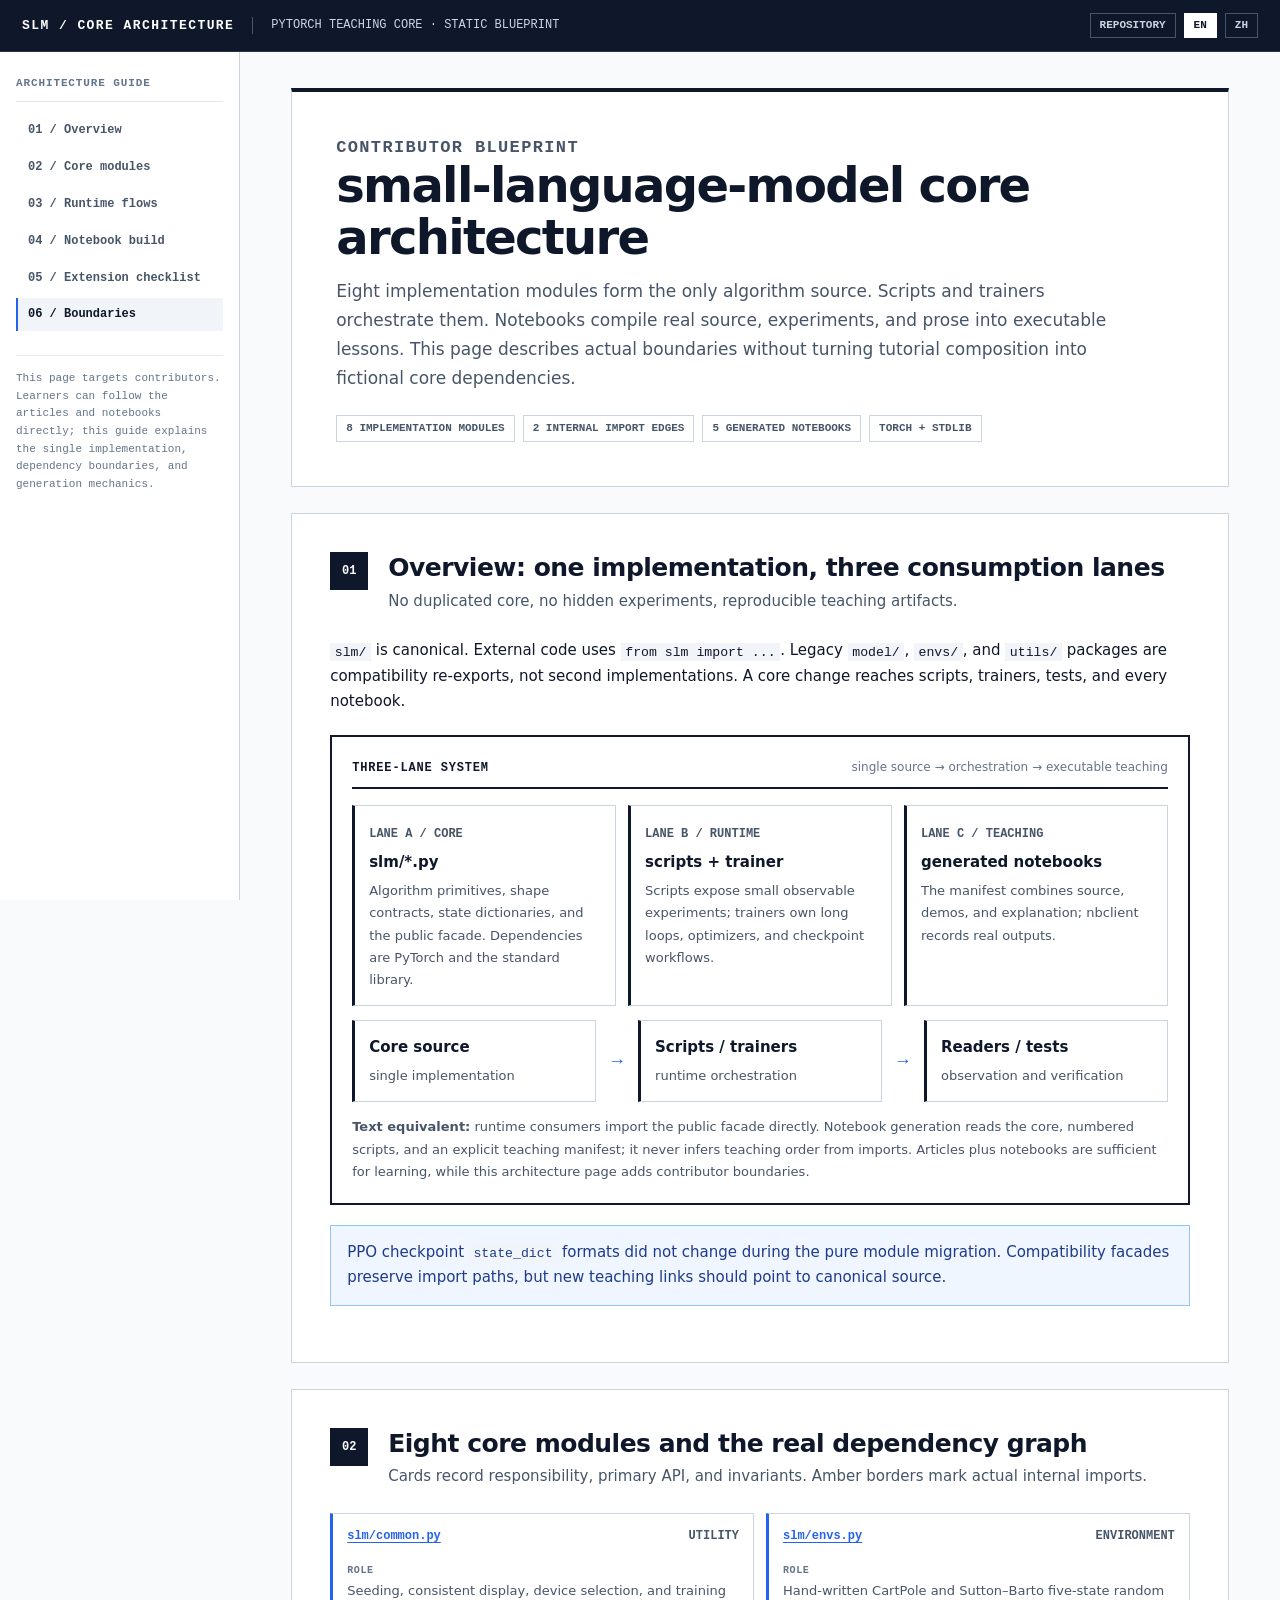
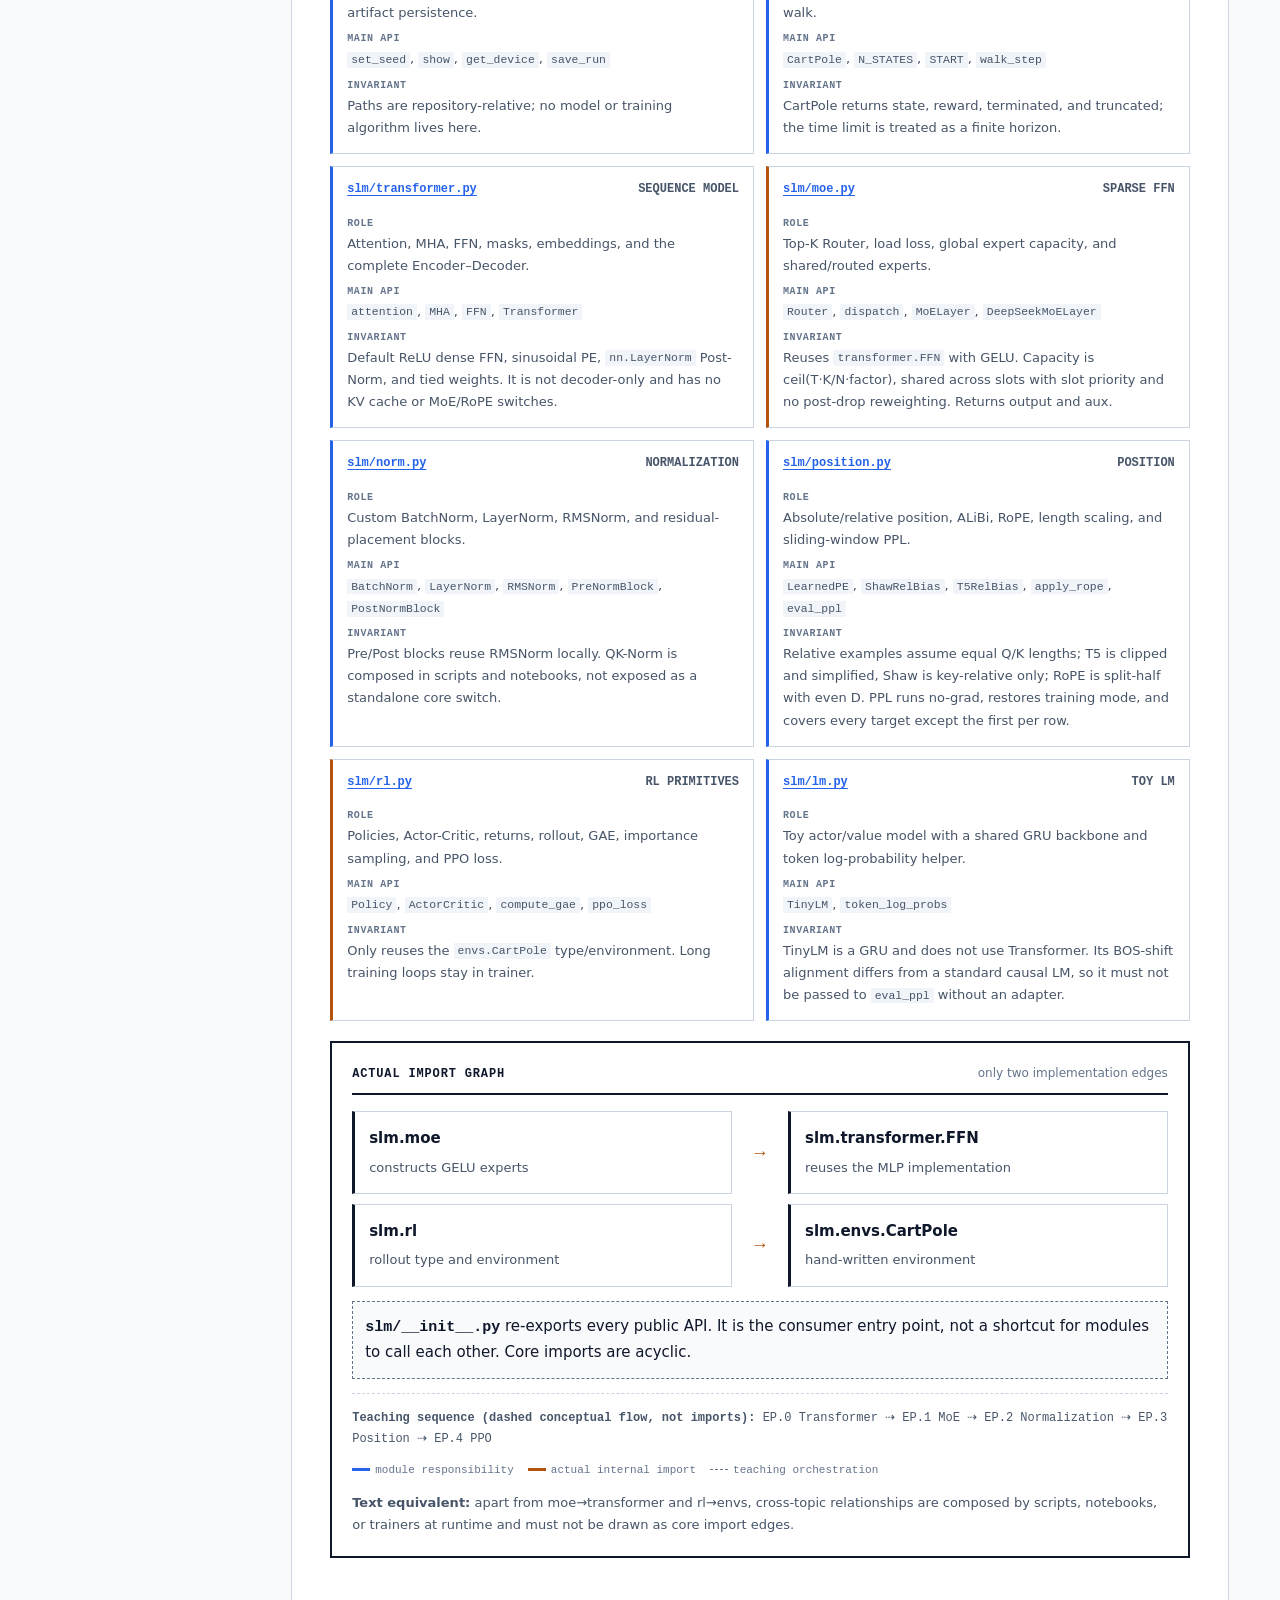
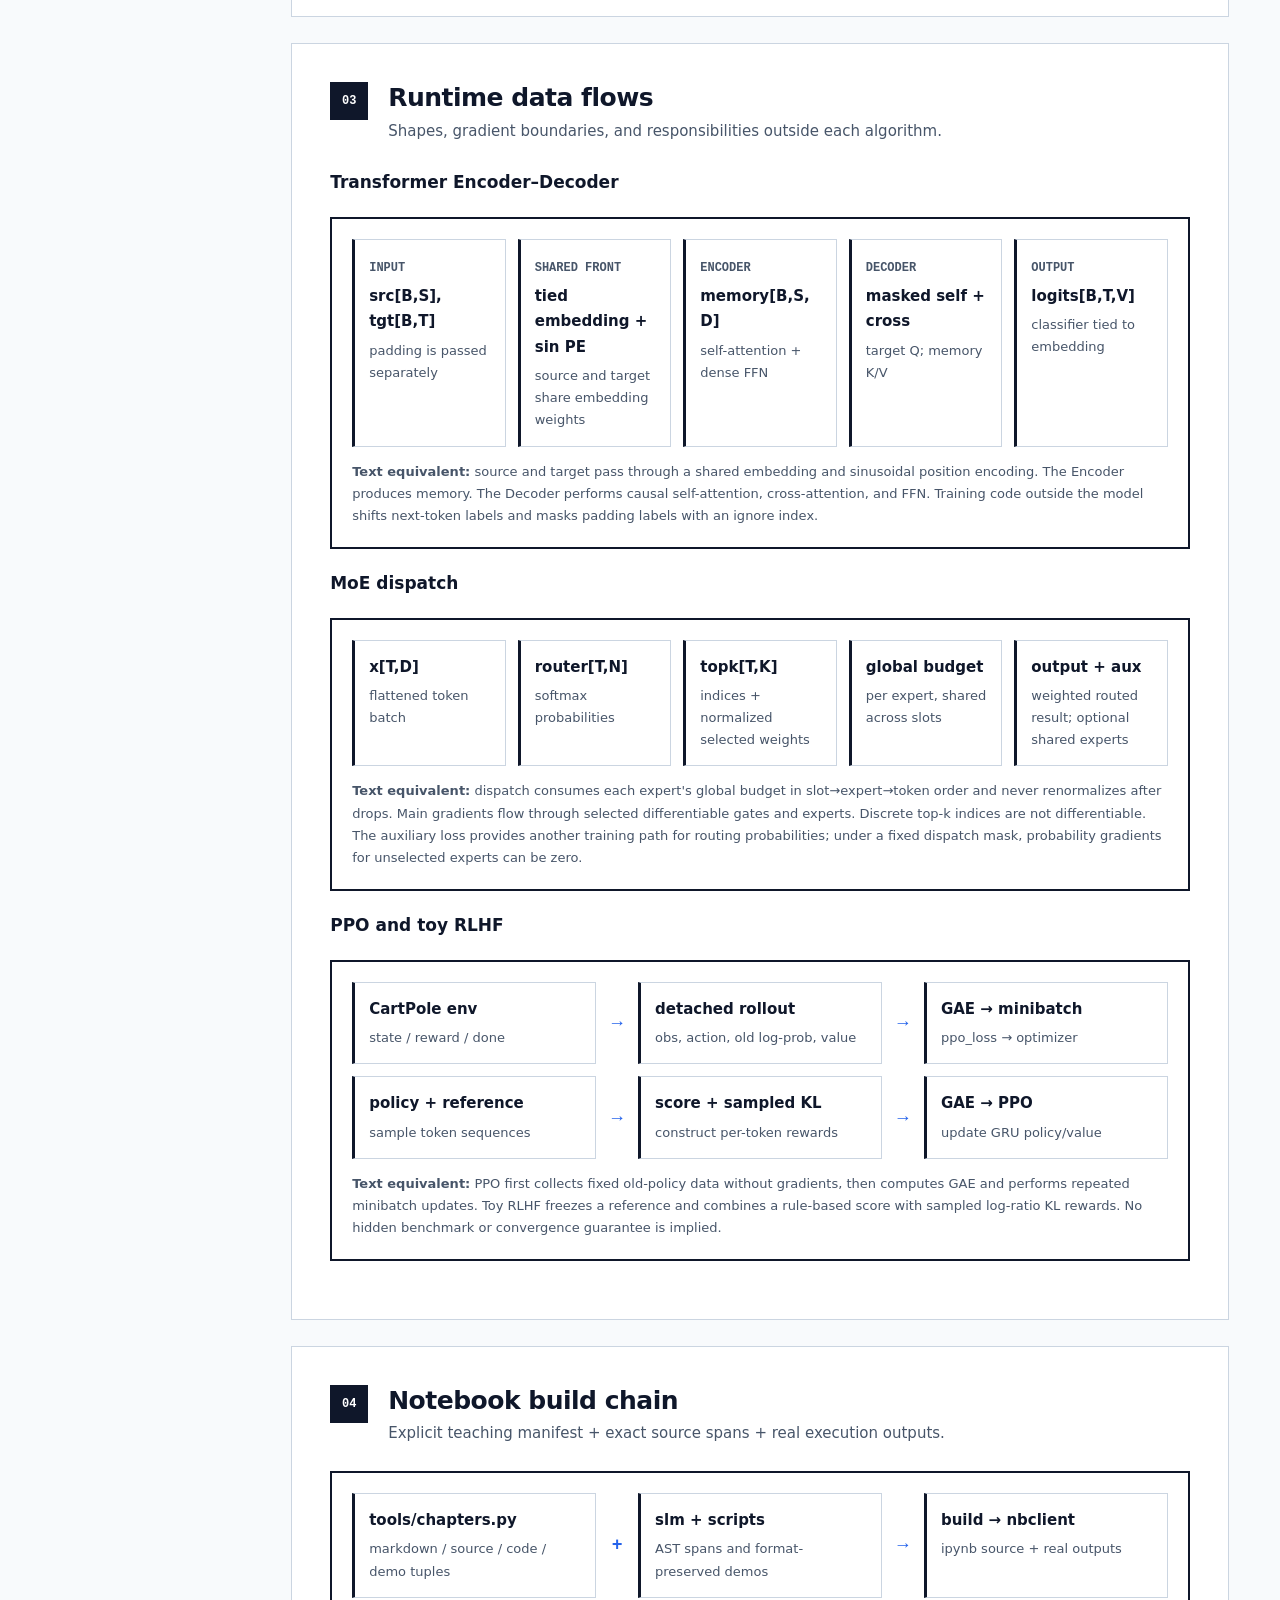
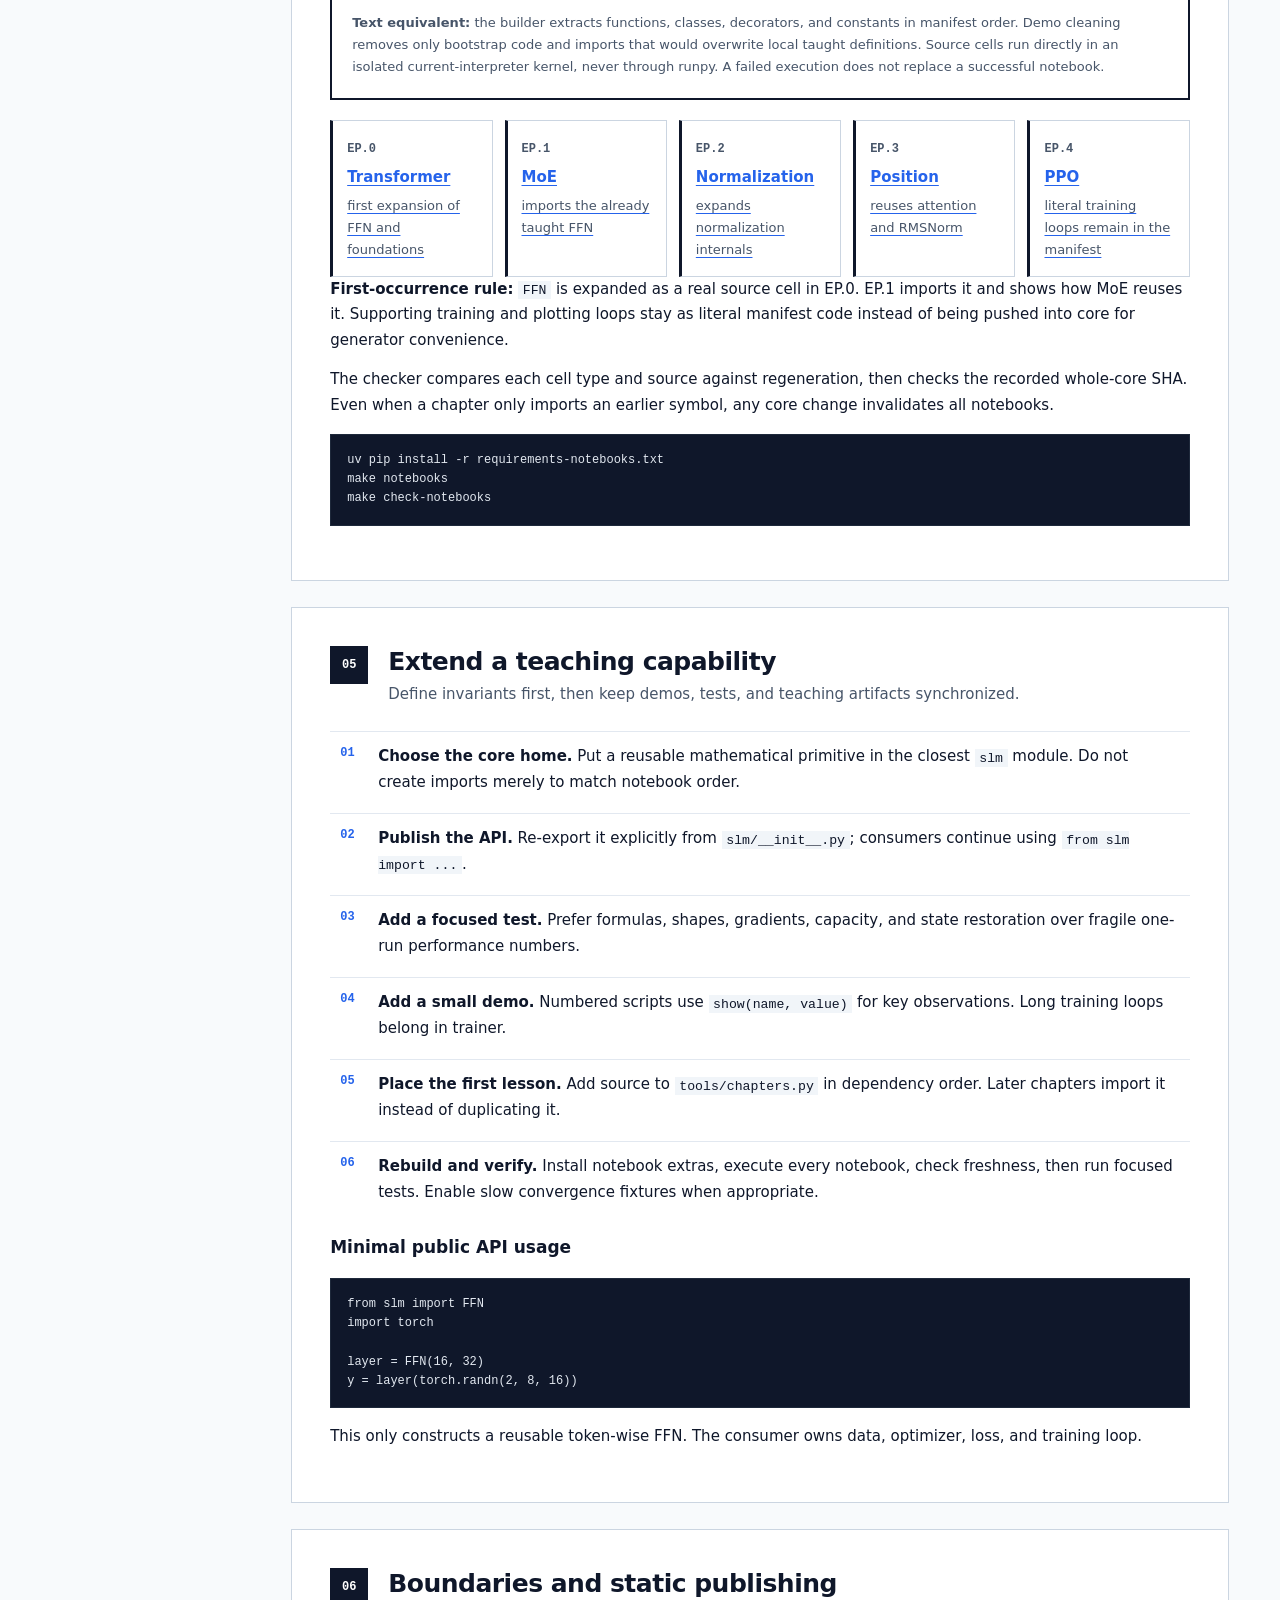
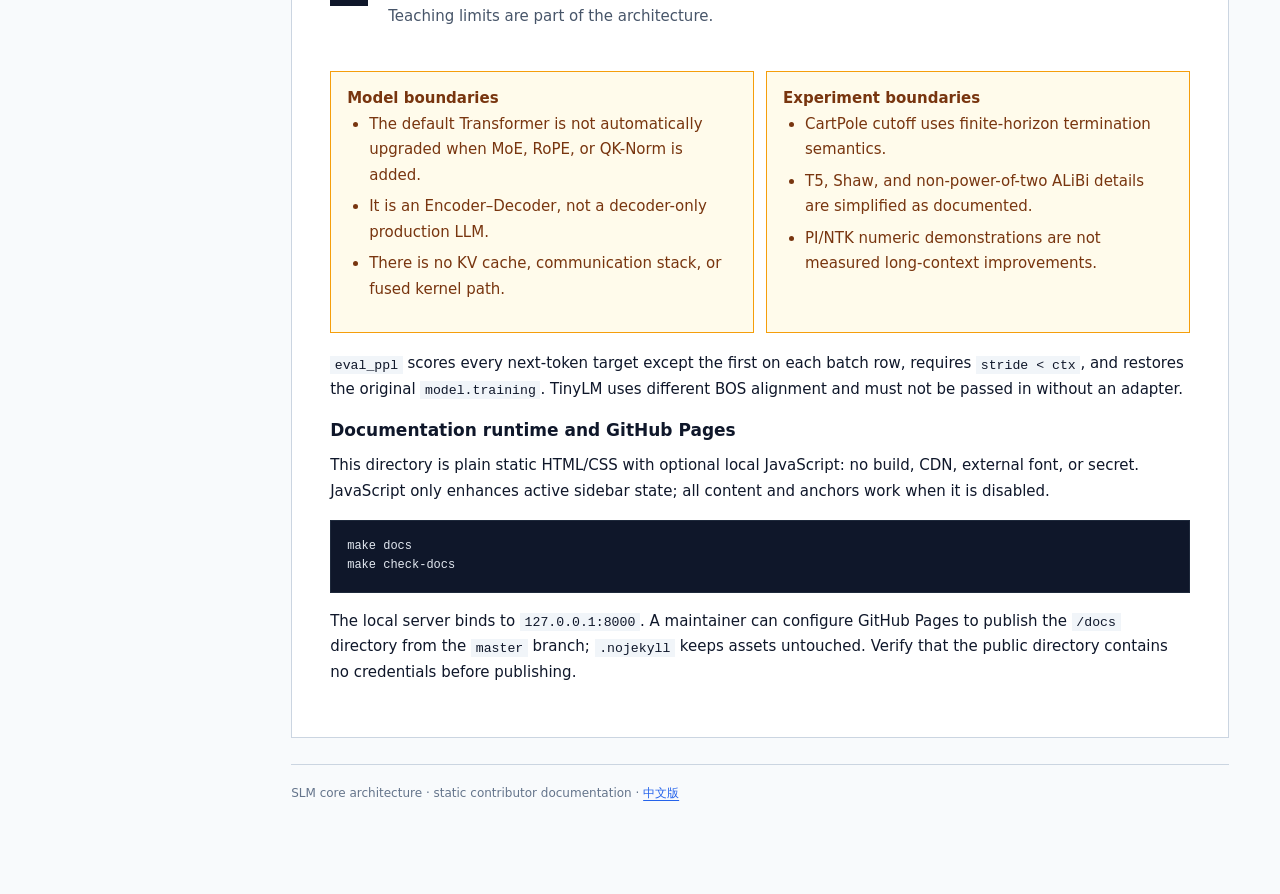
==== docs/en.html @ 328c656e "sync from blog" ====
<!DOCTYPE html>
<html lang="en">
<head>
  <meta charset="utf-8">
  <meta name="viewport" content="width=device-width, initial-scale=1">
  <meta name="description" content="small-language-model core architecture and extension guide">
  <title>SLM Core Architecture</title>
  <link rel="stylesheet" href="./style.css">
  <script defer src="./site.js"></script>
</head>
<body>
  <header class="topbar">
    <a class="brand" href="#overview">SLM / CORE ARCHITECTURE</a>
    <span class="topbar-meta">PYTORCH TEACHING CORE · STATIC BLUEPRINT</span>
    <nav class="topbar-actions" aria-label="Global links">
      <a href="https://github.com/Momoyeyu/small-language-model">REPOSITORY</a>
      <a href="./en.html" aria-current="page">EN</a>
      <a href="./index.html" lang="zh-CN">ZH</a>
    </nav>
  </header>

  <div class="layout">
    <aside class="sidebar">
      <p class="sidebar-title">Architecture Guide</p>
      <nav aria-label="Section navigation">
        <a href="#overview">01 / Overview</a>
        <a href="#modules">02 / Core modules</a>
        <a href="#flows">03 / Runtime flows</a>
        <a href="#notebooks">04 / Notebook build</a>
        <a href="#extension">05 / Extension checklist</a>
        <a href="#boundaries">06 / Boundaries</a>
      </nav>
      <p class="sidebar-note">This page targets contributors. Learners can follow the articles and notebooks directly; this guide explains the single implementation, dependency boundaries, and generation mechanics.</p>
    </aside>

    <main>
      <section class="hero" aria-labelledby="page-title">
        <p class="eyebrow">CONTRIBUTOR BLUEPRINT</p>
        <h1 id="page-title">small-language-model core architecture</h1>
        <p>Eight implementation modules form the only algorithm source. Scripts and trainers orchestrate them. Notebooks compile real source, experiments, and prose into executable lessons. This page describes actual boundaries without turning tutorial composition into fictional core dependencies.</p>
        <div class="hero-facts" aria-label="Architecture summary">
          <span class="fact">8 IMPLEMENTATION MODULES</span>
          <span class="fact">2 INTERNAL IMPORT EDGES</span>
          <span class="fact">5 GENERATED NOTEBOOKS</span>
          <span class="fact">TORCH + STDLIB</span>
        </div>
      </section>

      <section class="section-panel" id="overview" aria-labelledby="overview-title">
        <div class="section-head">
          <span class="section-number">01</span>
          <div><h2 id="overview-title">Overview: one implementation, three consumption lanes</h2><p class="section-lead">No duplicated core, no hidden experiments, reproducible teaching artifacts.</p></div>
        </div>
        <p><code>slm/</code> is canonical. External code uses <code>from slm import ...</code>. Legacy <code>model/</code>, <code>envs/</code>, and <code>utils/</code> packages are compatibility re-exports, not second implementations. A core change reaches scripts, trainers, tests, and every notebook.</p>
        <div class="diagram" role="group" aria-label="Three architecture lanes: core, runtime consumers, and generated teaching">
          <div class="diagram-header"><span class="diagram-title">THREE-LANE SYSTEM</span><span class="diagram-caption">single source → orchestration → executable teaching</span></div>
          <div class="lane-grid">
            <article class="arch-card"><span class="card-label">LANE A / CORE</span><strong>slm/*.py</strong><p>Algorithm primitives, shape contracts, state dictionaries, and the public facade. Dependencies are PyTorch and the standard library.</p></article>
            <article class="arch-card"><span class="card-label">LANE B / RUNTIME</span><strong>scripts + trainer</strong><p>Scripts expose small observable experiments; trainers own long loops, optimizers, and checkpoint workflows.</p></article>
            <article class="arch-card"><span class="card-label">LANE C / TEACHING</span><strong>generated notebooks</strong><p>The manifest combines source, demos, and explanation; nbclient records real outputs.</p></article>
          </div>
          <div class="flow-chain" aria-hidden="true" style="margin-top:14px">
            <div class="flow-node"><strong>Core source</strong><p>single implementation</p></div><span class="arrow">→</span>
            <div class="flow-node"><strong>Scripts / trainers</strong><p>runtime orchestration</p></div><span class="arrow">→</span>
            <div class="flow-node"><strong>Readers / tests</strong><p>observation and verification</p></div>
          </div>
          <p class="diagram-text"><strong>Text equivalent:</strong> runtime consumers import the public facade directly. Notebook generation reads the core, numbered scripts, and an explicit teaching manifest; it never infers teaching order from imports. Articles plus notebooks are sufficient for learning, while this architecture page adds contributor boundaries.</p>
        </div>
        <div class="callout blue">PPO checkpoint <code>state_dict</code> formats did not change during the pure module migration. Compatibility facades preserve import paths, but new teaching links should point to canonical source.</div>
      </section>

      <section class="section-panel" id="modules" aria-labelledby="modules-title">
        <div class="section-head">
          <span class="section-number">02</span>
          <div><h2 id="modules-title">Eight core modules and the real dependency graph</h2><p class="section-lead">Cards record responsibility, primary API, and invariants. Amber borders mark actual internal imports.</p></div>
        </div>
        <div class="module-grid">
          <article class="module-card" data-module="common" data-depends=""><h3><a href="https://github.com/Momoyeyu/small-language-model/blob/master/slm/common.py">slm/common.py</a><span class="module-name">UTILITY</span></h3><dl><dt>Role</dt><dd>Seeding, consistent display, device selection, and training artifact persistence.</dd><dt>Main API</dt><dd><code>set_seed</code>, <code>show</code>, <code>get_device</code>, <code>save_run</code></dd><dt>Invariant</dt><dd>Paths are repository-relative; no model or training algorithm lives here.</dd></dl></article>
          <article class="module-card" data-module="envs" data-depends=""><h3><a href="https://github.com/Momoyeyu/small-language-model/blob/master/slm/envs.py">slm/envs.py</a><span class="module-name">ENVIRONMENT</span></h3><dl><dt>Role</dt><dd>Hand-written CartPole and Sutton–Barto five-state random walk.</dd><dt>Main API</dt><dd><code>CartPole</code>, <code>N_STATES</code>, <code>START</code>, <code>walk_step</code></dd><dt>Invariant</dt><dd>CartPole returns state, reward, terminated, and truncated; the time limit is treated as a finite horizon.</dd></dl></article>
          <article class="module-card" data-module="transformer" data-depends=""><h3><a href="https://github.com/Momoyeyu/small-language-model/blob/master/slm/transformer.py">slm/transformer.py</a><span class="module-name">SEQUENCE MODEL</span></h3><dl><dt>Role</dt><dd>Attention, MHA, FFN, masks, embeddings, and the complete Encoder–Decoder.</dd><dt>Main API</dt><dd><code>attention</code>, <code>MHA</code>, <code>FFN</code>, <code>Transformer</code></dd><dt>Invariant</dt><dd>Default ReLU dense FFN, sinusoidal PE, <code>nn.LayerNorm</code> Post-Norm, and tied weights. It is not decoder-only and has no KV cache or MoE/RoPE switches.</dd></dl></article>
          <article class="module-card" data-module="moe" data-depends="transformer"><h3><a href="https://github.com/Momoyeyu/small-language-model/blob/master/slm/moe.py">slm/moe.py</a><span class="module-name">SPARSE FFN</span></h3><dl><dt>Role</dt><dd>Top-K Router, load loss, global expert capacity, and shared/routed experts.</dd><dt>Main API</dt><dd><code>Router</code>, <code>dispatch</code>, <code>MoELayer</code>, <code>DeepSeekMoELayer</code></dd><dt>Invariant</dt><dd>Reuses <code>transformer.FFN</code> with GELU. Capacity is ceil(T·K/N·factor), shared across slots with slot priority and no post-drop reweighting. Returns output and aux.</dd></dl></article>
          <article class="module-card" data-module="norm" data-depends=""><h3><a href="https://github.com/Momoyeyu/small-language-model/blob/master/slm/norm.py">slm/norm.py</a><span class="module-name">NORMALIZATION</span></h3><dl><dt>Role</dt><dd>Custom BatchNorm, LayerNorm, RMSNorm, and residual-placement blocks.</dd><dt>Main API</dt><dd><code>BatchNorm</code>, <code>LayerNorm</code>, <code>RMSNorm</code>, <code>PreNormBlock</code>, <code>PostNormBlock</code></dd><dt>Invariant</dt><dd>Pre/Post blocks reuse RMSNorm locally. QK-Norm is composed in scripts and notebooks, not exposed as a standalone core switch.</dd></dl></article>
          <article class="module-card" data-module="position" data-depends=""><h3><a href="https://github.com/Momoyeyu/small-language-model/blob/master/slm/position.py">slm/position.py</a><span class="module-name">POSITION</span></h3><dl><dt>Role</dt><dd>Absolute/relative position, ALiBi, RoPE, length scaling, and sliding-window PPL.</dd><dt>Main API</dt><dd><code>LearnedPE</code>, <code>ShawRelBias</code>, <code>T5RelBias</code>, <code>apply_rope</code>, <code>eval_ppl</code></dd><dt>Invariant</dt><dd>Relative examples assume equal Q/K lengths; T5 is clipped and simplified, Shaw is key-relative only; RoPE is split-half with even D. PPL runs no-grad, restores training mode, and covers every target except the first per row.</dd></dl></article>
          <article class="module-card" data-module="rl" data-depends="envs"><h3><a href="https://github.com/Momoyeyu/small-language-model/blob/master/slm/rl.py">slm/rl.py</a><span class="module-name">RL PRIMITIVES</span></h3><dl><dt>Role</dt><dd>Policies, Actor-Critic, returns, rollout, GAE, importance sampling, and PPO loss.</dd><dt>Main API</dt><dd><code>Policy</code>, <code>ActorCritic</code>, <code>compute_gae</code>, <code>ppo_loss</code></dd><dt>Invariant</dt><dd>Only reuses the <code>envs.CartPole</code> type/environment. Long training loops stay in trainer.</dd></dl></article>
          <article class="module-card" data-module="lm" data-depends=""><h3><a href="https://github.com/Momoyeyu/small-language-model/blob/master/slm/lm.py">slm/lm.py</a><span class="module-name">TOY LM</span></h3><dl><dt>Role</dt><dd>Toy actor/value model with a shared GRU backbone and token log-probability helper.</dd><dt>Main API</dt><dd><code>TinyLM</code>, <code>token_log_probs</code></dd><dt>Invariant</dt><dd>TinyLM is a GRU and does not use Transformer. Its BOS-shift alignment differs from a standard causal LM, so it must not be passed to <code>eval_ppl</code> without an adapter.</dd></dl></article>
        </div>

        <div class="diagram" role="group" aria-label="Core implementation dependencies and tutorial chapter sequence">
          <div class="diagram-header"><span class="diagram-title">ACTUAL IMPORT GRAPH</span><span class="diagram-caption">only two implementation edges</span></div>
          <div class="dependency-map"><div class="flow-node"><strong>slm.moe</strong><p>constructs GELU experts</p></div><span class="dependency-edge">→</span><div class="flow-node"><strong>slm.transformer.FFN</strong><p>reuses the MLP implementation</p></div></div>
          <div class="dependency-map" style="margin-top:10px"><div class="flow-node"><strong>slm.rl</strong><p>rollout type and environment</p></div><span class="dependency-edge">→</span><div class="flow-node"><strong>slm.envs.CartPole</strong><p>hand-written environment</p></div></div>
          <div class="facade-box"><strong class="mono">slm/__init__.py</strong> re-exports every public API. It is the consumer entry point, not a shortcut for modules to call each other. Core imports are acyclic.</div>
          <div class="tutorial-flow"><strong>Teaching sequence (dashed conceptual flow, not imports):</strong> EP.0 Transformer ⇢ EP.1 MoE ⇢ EP.2 Normalization ⇢ EP.3 Position ⇢ EP.4 PPO</div>
          <div class="legend"><span><i class="legend-key"></i>module responsibility</span><span><i class="legend-key import"></i>actual internal import</span><span><i class="legend-key tutorial"></i>teaching orchestration</span></div>
          <p class="diagram-text"><strong>Text equivalent:</strong> apart from moe→transformer and rl→envs, cross-topic relationships are composed by scripts, notebooks, or trainers at runtime and must not be drawn as core import edges.</p>
        </div>
      </section>

      <section class="section-panel" id="flows" aria-labelledby="flows-title">
        <div class="section-head"><span class="section-number">03</span><div><h2 id="flows-title">Runtime data flows</h2><p class="section-lead">Shapes, gradient boundaries, and responsibilities outside each algorithm.</p></div></div>

        <h3>Transformer Encoder–Decoder</h3>
        <div class="diagram" role="group" aria-label="Transformer flow from source and target tokens to vocabulary logits">
          <div class="flow-row">
            <div class="flow-node"><span class="flow-label">INPUT</span><strong>src[B,S], tgt[B,T]</strong><p>padding is passed separately</p></div>
            <div class="flow-node"><span class="flow-label">SHARED FRONT</span><strong>tied embedding + sin PE</strong><p>source and target share embedding weights</p></div>
            <div class="flow-node"><span class="flow-label">ENCODER</span><strong>memory[B,S,D]</strong><p>self-attention + dense FFN</p></div>
            <div class="flow-node"><span class="flow-label">DECODER</span><strong>masked self + cross</strong><p>target Q; memory K/V</p></div>
            <div class="flow-node"><span class="flow-label">OUTPUT</span><strong>logits[B,T,V]</strong><p>classifier tied to embedding</p></div>
          </div>
          <p class="diagram-text"><strong>Text equivalent:</strong> source and target pass through a shared embedding and sinusoidal position encoding. The Encoder produces memory. The Decoder performs causal self-attention, cross-attention, and FFN. Training code outside the model shifts next-token labels and masks padding labels with an ignore index.</p>
        </div>

        <h3>MoE dispatch</h3>
        <div class="diagram" role="group" aria-label="MoE routing, capacity, and expert output flow">
          <div class="flow-row">
            <div class="flow-node"><strong>x[T,D]</strong><p>flattened token batch</p></div>
            <div class="flow-node"><strong>router[T,N]</strong><p>softmax probabilities</p></div>
            <div class="flow-node"><strong>topk[T,K]</strong><p>indices + normalized selected weights</p></div>
            <div class="flow-node"><strong>global budget</strong><p>per expert, shared across slots</p></div>
            <div class="flow-node"><strong>output + aux</strong><p>weighted routed result; optional shared experts</p></div>
          </div>
          <p class="diagram-text"><strong>Text equivalent:</strong> dispatch consumes each expert's global budget in slot→expert→token order and never renormalizes after drops. Main gradients flow through selected differentiable gates and experts. Discrete top-k indices are not differentiable. The auxiliary loss provides another training path for routing probabilities; under a fixed dispatch mask, probability gradients for unselected experts can be zero.</p>
        </div>

        <h3>PPO and toy RLHF</h3>
        <div class="diagram" role="group" aria-label="PPO and RLHF training data flow">
          <div class="flow-chain"><div class="flow-node"><strong>CartPole env</strong><p>state / reward / done</p></div><span class="arrow">→</span><div class="flow-node"><strong>detached rollout</strong><p>obs, action, old log-prob, value</p></div><span class="arrow">→</span><div class="flow-node"><strong>GAE → minibatch</strong><p>ppo_loss → optimizer</p></div></div>
          <div class="flow-chain" style="margin-top:12px"><div class="flow-node"><strong>policy + reference</strong><p>sample token sequences</p></div><span class="arrow">→</span><div class="flow-node"><strong>score + sampled KL</strong><p>construct per-token rewards</p></div><span class="arrow">→</span><div class="flow-node"><strong>GAE → PPO</strong><p>update GRU policy/value</p></div></div>
          <p class="diagram-text"><strong>Text equivalent:</strong> PPO first collects fixed old-policy data without gradients, then computes GAE and performs repeated minibatch updates. Toy RLHF freezes a reference and combines a rule-based score with sampled log-ratio KL rewards. No hidden benchmark or convergence guarantee is implied.</p>
        </div>
      </section>

      <section class="section-panel" id="notebooks" aria-labelledby="notebooks-title">
        <div class="section-head"><span class="section-number">04</span><div><h2 id="notebooks-title">Notebook build chain</h2><p class="section-lead">Explicit teaching manifest + exact source spans + real execution outputs.</p></div></div>
        <div class="diagram" role="group" aria-label="Generate and execute notebooks from the manifest, core, and demos">
          <div class="flow-chain"><div class="flow-node"><strong>tools/chapters.py</strong><p>markdown / source / code / demo tuples</p></div><span class="arrow">+</span><div class="flow-node"><strong>slm + scripts</strong><p>AST spans and format-preserved demos</p></div><span class="arrow">→</span><div class="flow-node"><strong>build → nbclient</strong><p>ipynb source + real outputs</p></div></div>
          <p class="diagram-text"><strong>Text equivalent:</strong> the builder extracts functions, classes, decorators, and constants in manifest order. Demo cleaning removes only bootstrap code and imports that would overwrite local taught definitions. Source cells run directly in an isolated current-interpreter kernel, never through runpy. A failed execution does not replace a successful notebook.</p>
        </div>
        <div class="notebook-grid">
          <a class="notebook-card" href="https://github.com/Momoyeyu/small-language-model/blob/master/notebooks/00_transformer.ipynb"><span class="card-label">EP.0</span><strong>Transformer</strong><p>first expansion of FFN and foundations</p></a>
          <a class="notebook-card" href="https://github.com/Momoyeyu/small-language-model/blob/master/notebooks/01_moe.ipynb"><span class="card-label">EP.1</span><strong>MoE</strong><p>imports the already taught FFN</p></a>
          <a class="notebook-card" href="https://github.com/Momoyeyu/small-language-model/blob/master/notebooks/02_normalization.ipynb"><span class="card-label">EP.2</span><strong>Normalization</strong><p>expands normalization internals</p></a>
          <a class="notebook-card" href="https://github.com/Momoyeyu/small-language-model/blob/master/notebooks/03_position.ipynb"><span class="card-label">EP.3</span><strong>Position</strong><p>reuses attention and RMSNorm</p></a>
          <a class="notebook-card" href="https://github.com/Momoyeyu/small-language-model/blob/master/notebooks/04_ppo.ipynb"><span class="card-label">EP.4</span><strong>PPO</strong><p>literal training loops remain in the manifest</p></a>
        </div>
        <p><strong>First-occurrence rule:</strong> <code>FFN</code> is expanded as a real source cell in EP.0. EP.1 imports it and shows how MoE reuses it. Supporting training and plotting loops stay as literal manifest code instead of being pushed into core for generator convenience.</p>
        <p>The checker compares each cell type and source against regeneration, then checks the recorded whole-core SHA. Even when a chapter only imports an earlier symbol, any core change invalidates all notebooks.</p>
        <pre><code>uv pip install -r requirements-notebooks.txt
make notebooks
make check-notebooks</code></pre>
      </section>

      <section class="section-panel" id="extension" aria-labelledby="extension-title">
        <div class="section-head"><span class="section-number">05</span><div><h2 id="extension-title">Extend a teaching capability</h2><p class="section-lead">Define invariants first, then keep demos, tests, and teaching artifacts synchronized.</p></div></div>
        <ol class="checklist">
          <li><strong>Choose the core home.</strong> Put a reusable mathematical primitive in the closest <code>slm</code> module. Do not create imports merely to match notebook order.</li>
          <li><strong>Publish the API.</strong> Re-export it explicitly from <code>slm/__init__.py</code>; consumers continue using <code>from slm import ...</code>.</li>
          <li><strong>Add a focused test.</strong> Prefer formulas, shapes, gradients, capacity, and state restoration over fragile one-run performance numbers.</li>
          <li><strong>Add a small demo.</strong> Numbered scripts use <code>show(name, value)</code> for key observations. Long training loops belong in trainer.</li>
          <li><strong>Place the first lesson.</strong> Add source to <code>tools/chapters.py</code> in dependency order. Later chapters import it instead of duplicating it.</li>
          <li><strong>Rebuild and verify.</strong> Install notebook extras, execute every notebook, check freshness, then run focused tests. Enable slow convergence fixtures when appropriate.</li>
        </ol>
        <h3>Minimal public API usage</h3>
        <pre><code>from slm import FFN
import torch

layer = FFN(16, 32)
y = layer(torch.randn(2, 8, 16))</code></pre>
        <p>This only constructs a reusable token-wise FFN. The consumer owns data, optimizer, loss, and training loop.</p>
      </section>

      <section class="section-panel" id="boundaries" aria-labelledby="boundaries-title">
        <div class="section-head"><span class="section-number">06</span><div><h2 id="boundaries-title">Boundaries and static publishing</h2><p class="section-lead">Teaching limits are part of the architecture.</p></div></div>
        <div class="boundary-grid">
          <div class="callout"><strong>Model boundaries</strong><ul><li>The default Transformer is not automatically upgraded when MoE, RoPE, or QK-Norm is added.</li><li>It is an Encoder–Decoder, not a decoder-only production LLM.</li><li>There is no KV cache, communication stack, or fused kernel path.</li></ul></div>
          <div class="callout"><strong>Experiment boundaries</strong><ul><li>CartPole cutoff uses finite-horizon termination semantics.</li><li>T5, Shaw, and non-power-of-two ALiBi details are simplified as documented.</li><li>PI/NTK numeric demonstrations are not measured long-context improvements.</li></ul></div>
        </div>
        <p><code>eval_ppl</code> scores every next-token target except the first on each batch row, requires <code>stride &lt; ctx</code>, and restores the original <code>model.training</code>. TinyLM uses different BOS alignment and must not be passed in without an adapter.</p>
        <h3>Documentation runtime and GitHub Pages</h3>
        <p>This directory is plain static HTML/CSS with optional local JavaScript: no build, CDN, external font, or secret. JavaScript only enhances active sidebar state; all content and anchors work when it is disabled.</p>
        <pre><code>make docs
make check-docs</code></pre>
        <p>The local server binds to <code>127.0.0.1:8000</code>. A maintainer can configure GitHub Pages to publish the <code>/docs</code> directory from the <code>master</code> branch; <code>.nojekyll</code> keeps assets untouched. Verify that the public directory contains no credentials before publishing.</p>
      </section>

      <footer>SLM core architecture · static contributor documentation · <a href="./index.html">中文版</a></footer>
    </main>
  </div>
</body>
</html>
---- docs/style.css ----
:root {
  --navy: #0f172a;
  --navy-soft: #1e293b;
  --slate-700: #334155;
  --slate-600: #475569;
  --slate-500: #64748b;
  --slate-300: #cbd5e1;
  --slate-200: #e2e8f0;
  --slate-100: #f1f5f9;
  --slate-50: #f8fafc;
  --white: #ffffff;
  --blue: #2563eb;
  --blue-soft: #eff6ff;
  --amber: #b45309;
  --amber-soft: #fffbeb;
  --mono: ui-monospace, SFMono-Regular, Menlo, Monaco, Consolas, "Liberation Mono", monospace;
  --sans: Inter, ui-sans-serif, system-ui, -apple-system, BlinkMacSystemFont, "Segoe UI", sans-serif;
}

* { box-sizing: border-box; }
html { scroll-behavior: smooth; scroll-padding-top: 72px; }
body {
  margin: 0;
  min-width: 0;
  background: var(--slate-50);
  color: var(--navy);
  font: 15px/1.7 var(--sans);
}
a { color: var(--blue); text-underline-offset: 3px; }
a:hover { color: #1d4ed8; }
code, pre, .mono { font-family: var(--mono); }
code { font-size: 0.88em; background: var(--slate-100); padding: 0.12em 0.35em; }

.topbar {
  position: sticky;
  top: 0;
  z-index: 20;
  min-height: 52px;
  display: flex;
  align-items: center;
  gap: 18px;
  padding: 0 22px;
  color: var(--white);
  background: var(--navy);
  border-bottom: 1px solid #273449;
}
.brand {
  flex: 0 0 auto;
  color: var(--white);
  font: 700 13px/1 var(--mono);
  letter-spacing: 0.11em;
  text-decoration: none;
}
.topbar-meta {
  color: var(--slate-300);
  font: 12px/1.4 var(--mono);
  border-left: 1px solid var(--slate-600);
  padding-left: 18px;
}
.topbar-actions {
  margin-left: auto;
  display: flex;
  align-items: center;
  gap: 8px;
  flex-wrap: wrap;
}
.topbar-actions a {
  color: var(--slate-300);
  border: 1px solid var(--slate-600);
  padding: 4px 9px;
  font: 600 11px/1.3 var(--mono);
  text-decoration: none;
}
.topbar-actions a:hover,
.topbar-actions a[aria-current="page"] { color: var(--navy); background: var(--white); border-color: var(--white); }

.layout {
  width: 100%;
  max-width: 1480px;
  margin: 0 auto;
  display: grid;
  grid-template-columns: 240px minmax(0, 1fr);
}
.sidebar {
  position: sticky;
  top: 52px;
  align-self: start;
  height: calc(100vh - 52px);
  overflow-y: auto;
  padding: 24px 16px;
  background: var(--white);
  border-right: 1px solid var(--slate-300);
}
.sidebar-title {
  margin: 0 0 12px;
  padding-bottom: 10px;
  color: var(--slate-500);
  border-bottom: 1px solid var(--slate-200);
  font: 700 11px/1.4 var(--mono);
  letter-spacing: 0.08em;
  text-transform: uppercase;
}
.sidebar nav { display: grid; gap: 4px; }
.sidebar nav a {
  display: block;
  padding: 8px 10px;
  color: var(--slate-600);
  border-left: 2px solid transparent;
  font: 600 12px/1.4 var(--mono);
  text-decoration: none;
}
.sidebar nav a:hover,
.sidebar nav a.active { color: var(--navy); background: var(--slate-100); border-left-color: var(--blue); }
.sidebar-note {
  margin-top: 24px;
  padding-top: 14px;
  border-top: 1px solid var(--slate-200);
  color: var(--slate-500);
  font: 11px/1.6 var(--mono);
}

main { min-width: 0; padding: 36px clamp(20px, 4vw, 58px) 72px; }
.hero, .section-panel {
  max-width: 1120px;
  margin: 0 auto 26px;
  background: var(--white);
  border: 1px solid var(--slate-300);
}
.hero { border-top: 4px solid var(--navy); padding: clamp(24px, 4vw, 44px); }
.eyebrow {
  margin: 0 0 10px;
  color: var(--blue);
  font: 700 12px/1.4 var(--mono);
  letter-spacing: 0.08em;
  text-transform: uppercase;
}
h1 { margin: 0 0 14px; font-size: clamp(30px, 5vw, 48px); line-height: 1.08; letter-spacing: -0.035em; }
.hero > p { max-width: 800px; margin: 0; color: var(--slate-600); font-size: 17px; }
.hero-facts { display: flex; flex-wrap: wrap; gap: 8px; margin-top: 22px; }
.fact { padding: 5px 9px; border: 1px solid var(--slate-300); color: var(--slate-600); font: 600 11px/1.4 var(--mono); }

.section-panel { padding: clamp(22px, 4vw, 38px); }
.section-head { display: grid; grid-template-columns: 44px minmax(0, 1fr); gap: 14px; margin-bottom: 24px; }
.section-number {
  width: 38px;
  height: 38px;
  display: grid;
  place-items: center;
  color: var(--white);
  background: var(--navy);
  font: 700 12px/1 var(--mono);
}
h2 { margin: 0; font-size: 25px; line-height: 1.25; letter-spacing: -0.02em; }
.section-lead { margin: 5px 0 0; color: var(--slate-600); }
h3 { margin: 0 0 8px; font-size: 17px; }
p { margin: 0 0 14px; }
ul, ol { margin: 0 0 16px; padding-left: 22px; }
li + li { margin-top: 6px; }

.diagram {
  margin: 20px 0;
  padding: 20px;
  border: 2px solid var(--navy);
  background: var(--white);
}
.diagram-header {
  display: flex;
  align-items: baseline;
  justify-content: space-between;
  gap: 16px;
  padding-bottom: 10px;
  margin-bottom: 16px;
  border-bottom: 2px solid var(--navy);
}
.diagram-title { font: 700 12px/1.4 var(--mono); letter-spacing: 0.07em; text-transform: uppercase; }
.diagram-caption { color: var(--slate-500); font-size: 12px; }
.diagram-text { margin: 14px 0 0; color: var(--slate-600); font-size: 13px; }

.lane-grid, .flow-row, .module-grid, .notebook-grid, .boundary-grid { display: grid; gap: 12px; }
.lane-grid { grid-template-columns: repeat(3, minmax(0, 1fr)); }
.flow-row { grid-template-columns: repeat(5, minmax(0, 1fr)); align-items: stretch; }
.module-grid { grid-template-columns: repeat(2, minmax(0, 1fr)); }
.notebook-grid { grid-template-columns: repeat(5, minmax(0, 1fr)); }
.boundary-grid { grid-template-columns: repeat(2, minmax(0, 1fr)); }

.arch-card, .module-card, .flow-node, .notebook-card {
  min-width: 0;
  background: var(--white);
  border: 1px solid var(--slate-300);
  border-left: 3px solid var(--navy);
  padding: 14px;
}
.arch-card strong, .flow-node strong, .notebook-card strong { display: block; margin-bottom: 5px; }
.card-label, .module-name, .flow-label {
  display: inline-block;
  margin-bottom: 7px;
  color: var(--slate-600);
  font: 700 12px/1.4 var(--mono);
  overflow-wrap: anywhere;
}
.arch-card p, .flow-node p, .notebook-card p { margin: 0; color: var(--slate-600); font-size: 13px; }
.module-card { border-left-color: var(--blue); }
.module-card[data-depends]:not([data-depends=""]) { border-left-color: var(--amber); }
.module-card h3 { display: flex; justify-content: space-between; gap: 10px; align-items: baseline; }
.module-card h3 a { font: 700 12px/1.4 var(--mono); overflow-wrap: anywhere; }
.module-card dl { margin: 12px 0 0; }
.module-card dt { margin-top: 8px; color: var(--slate-500); font: 700 10px/1.4 var(--mono); text-transform: uppercase; letter-spacing: 0.06em; }
.module-card dd { margin: 2px 0 0; color: var(--slate-600); font-size: 13px; }
.module-card dd, .flow-node strong, .notebook-card strong { overflow-wrap: anywhere; }

.arrow { display: grid; place-items: center; color: var(--blue); font: 700 18px/1 var(--mono); }
.flow-chain { display: grid; grid-template-columns: minmax(0, 1fr) 28px minmax(0, 1fr) 28px minmax(0, 1fr); gap: 7px; align-items: stretch; }
.dependency-map { display: grid; grid-template-columns: 1fr 36px 1fr; gap: 10px; align-items: center; }
.dependency-edge { color: var(--amber); text-align: center; font: 700 18px/1 var(--mono); }
.tutorial-flow { margin-top: 14px; padding-top: 14px; border-top: 1px dashed var(--slate-300); color: var(--slate-600); font: 12px/1.8 var(--mono); overflow-wrap: anywhere; }
.facade-box { margin-top: 14px; padding: 12px; border: 1px dashed var(--slate-500); background: var(--slate-50); }
.legend { display: flex; flex-wrap: wrap; gap: 14px; margin-top: 12px; color: var(--slate-500); font: 11px/1.4 var(--mono); }
.legend-key { display: inline-block; width: 18px; margin-right: 5px; border-top: 3px solid var(--blue); vertical-align: middle; }
.legend-key.import { border-color: var(--amber); }
.legend-key.tutorial { border-top: 1px dashed var(--slate-500); }

.callout { margin: 18px 0; padding: 14px 16px; border: 1px solid #f59e0b; background: var(--amber-soft); color: #78350f; }
.callout.blue { border-color: #93c5fd; background: var(--blue-soft); color: #1e3a8a; }
pre {
  margin: 16px 0;
  padding: 16px;
  overflow-x: auto;
  color: #e2e8f0;
  background: var(--navy);
  border: 1px solid var(--navy-soft);
  font-size: 12px;
  line-height: 1.6;
}
pre code { background: transparent; color: inherit; padding: 0; font-size: inherit; }
.checklist { counter-reset: step; list-style: none; padding: 0; }
.checklist li { position: relative; padding: 12px 12px 12px 48px; border-top: 1px solid var(--slate-200); }
.checklist li::before { counter-increment: step; content: counter(step, decimal-leading-zero); position: absolute; left: 10px; top: 13px; color: var(--blue); font: 700 12px/1.4 var(--mono); }

footer { max-width: 1120px; margin: 0 auto; padding: 18px 0; color: var(--slate-500); border-top: 1px solid var(--slate-300); font-size: 12px; }

@media (max-width: 980px) {
  .lane-grid, .notebook-grid { grid-template-columns: repeat(2, minmax(0, 1fr)); }
  .flow-row { grid-template-columns: repeat(2, minmax(0, 1fr)); }
}

@media (max-width: 800px) {
  html { scroll-padding-top: 16px; }
  .topbar { position: relative; min-height: 0; padding: 10px 14px; gap: 10px; flex-wrap: wrap; }
  .topbar-meta { display: none; }
  .topbar-actions { width: 100%; margin-left: 0; }
  .layout { display: block; }
  .sidebar { position: relative; top: auto; z-index: 10; width: 100%; height: auto; padding: 8px 12px; overflow: visible; border-right: 0; border-bottom: 1px solid var(--slate-300); }
  .sidebar-title, .sidebar-note { display: none; }
  .sidebar nav { display: flex; flex-wrap: wrap; gap: 4px; }
  .sidebar nav a { padding: 5px 7px; border: 1px solid var(--slate-200); font-size: 10px; }
  main { padding: 20px 12px 48px; }
  .module-grid, .boundary-grid, .lane-grid, .flow-row, .notebook-grid { grid-template-columns: 1fr; }
  .flow-chain, .dependency-map { grid-template-columns: 1fr; }
  .arrow, .dependency-edge { min-height: 22px; transform: rotate(90deg); }
  .diagram { padding: 14px; overflow: hidden; }
  .diagram-header { display: block; }
  .diagram-caption { margin-top: 5px; }
}

@media (max-width: 430px) {
  body { font-size: 15px; }
  .brand { width: 100%; }
  .topbar-actions a { flex: 1 1 auto; text-align: center; }
  .section-panel, .hero { padding: 20px 16px; }
  .section-head { grid-template-columns: 34px minmax(0, 1fr); }
  .section-number { width: 32px; height: 32px; }
  h2 { font-size: 21px; }
  pre { font-size: 11px; }
}

@media (prefers-reduced-motion: reduce) {
  html { scroll-behavior: auto; }
}
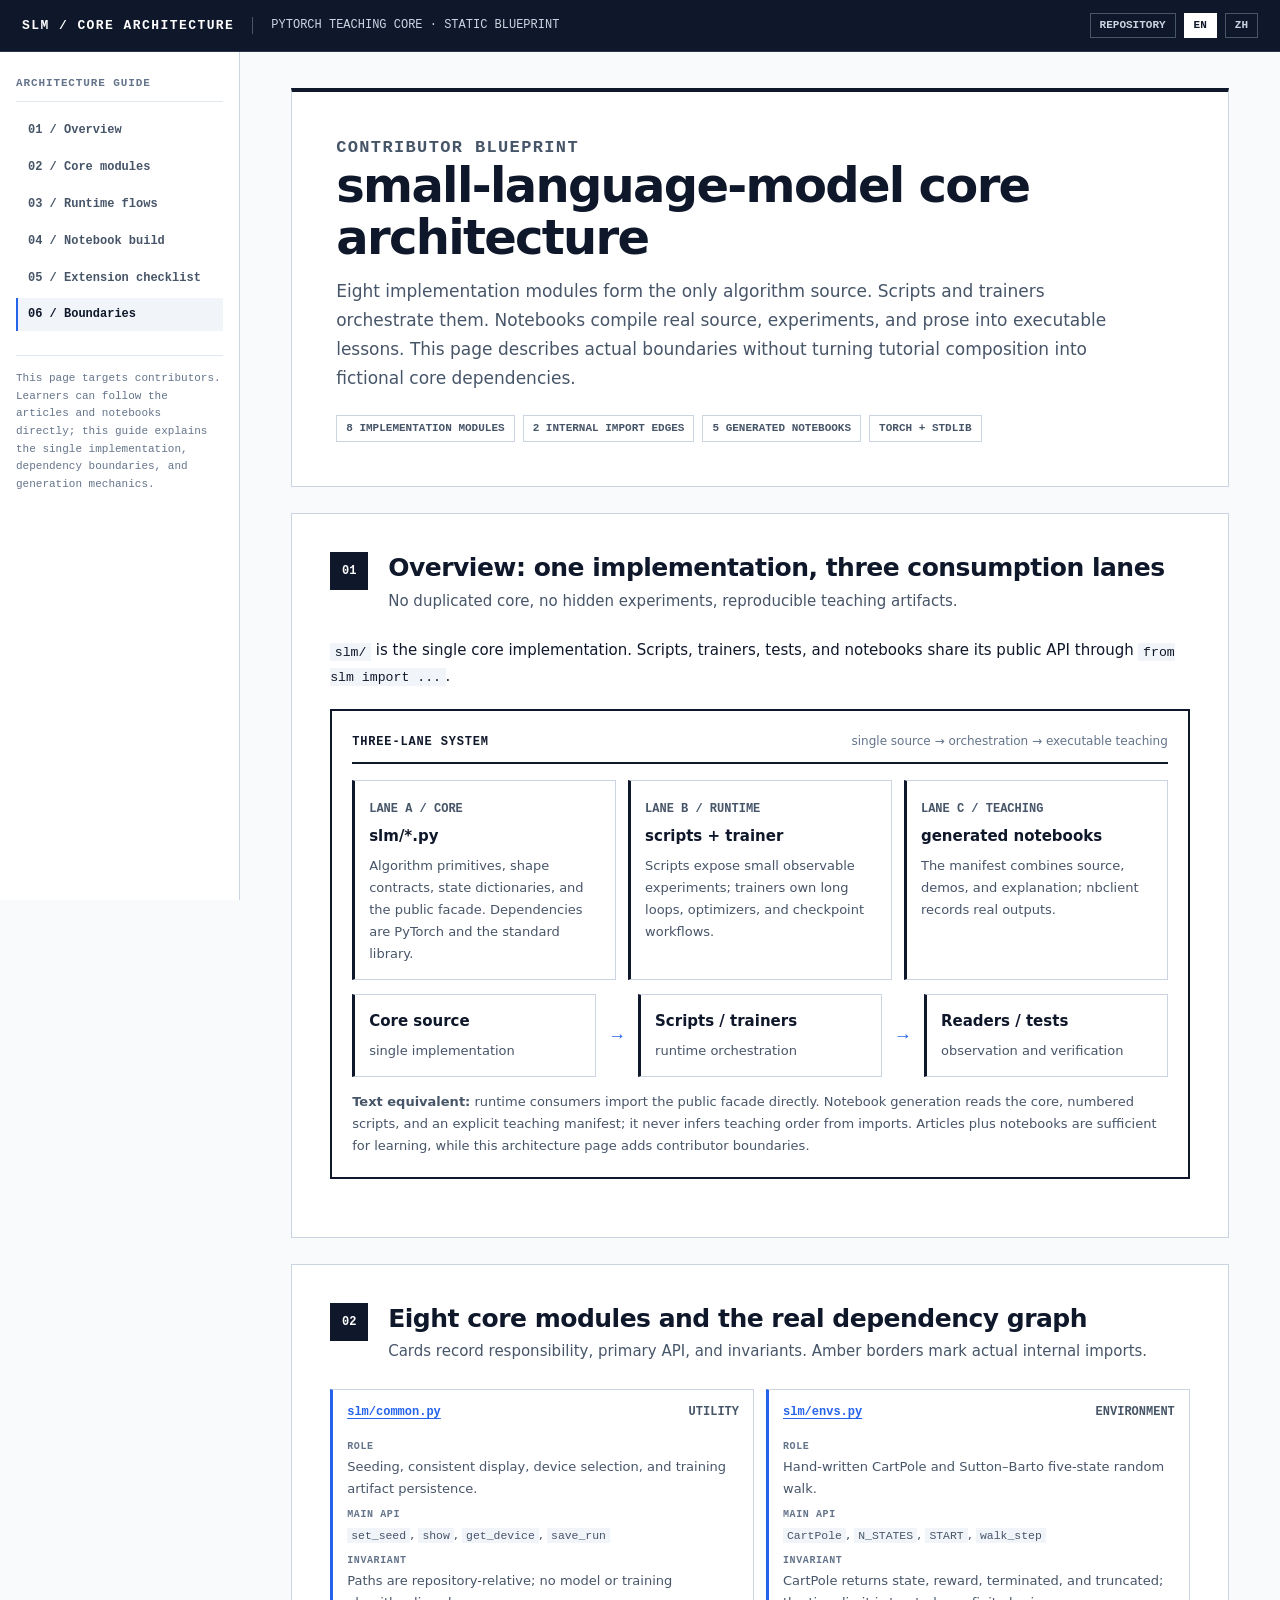
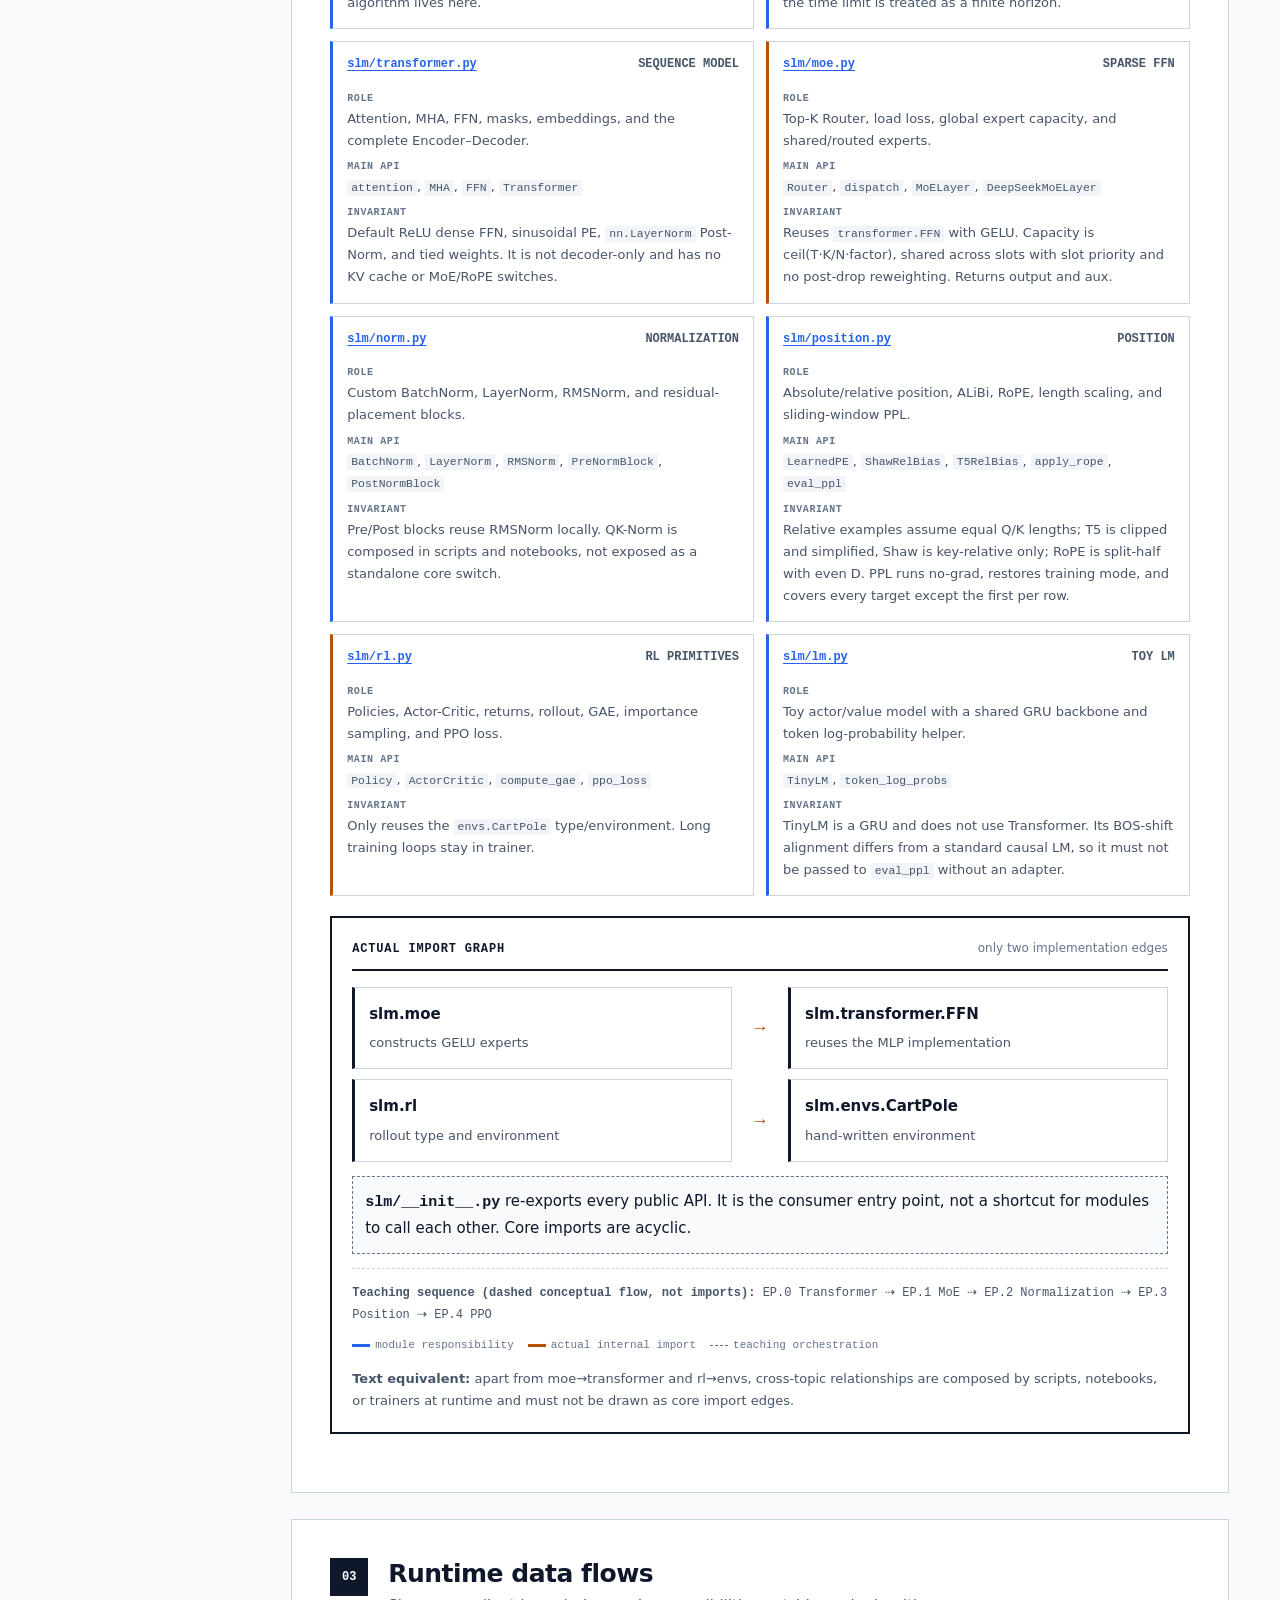
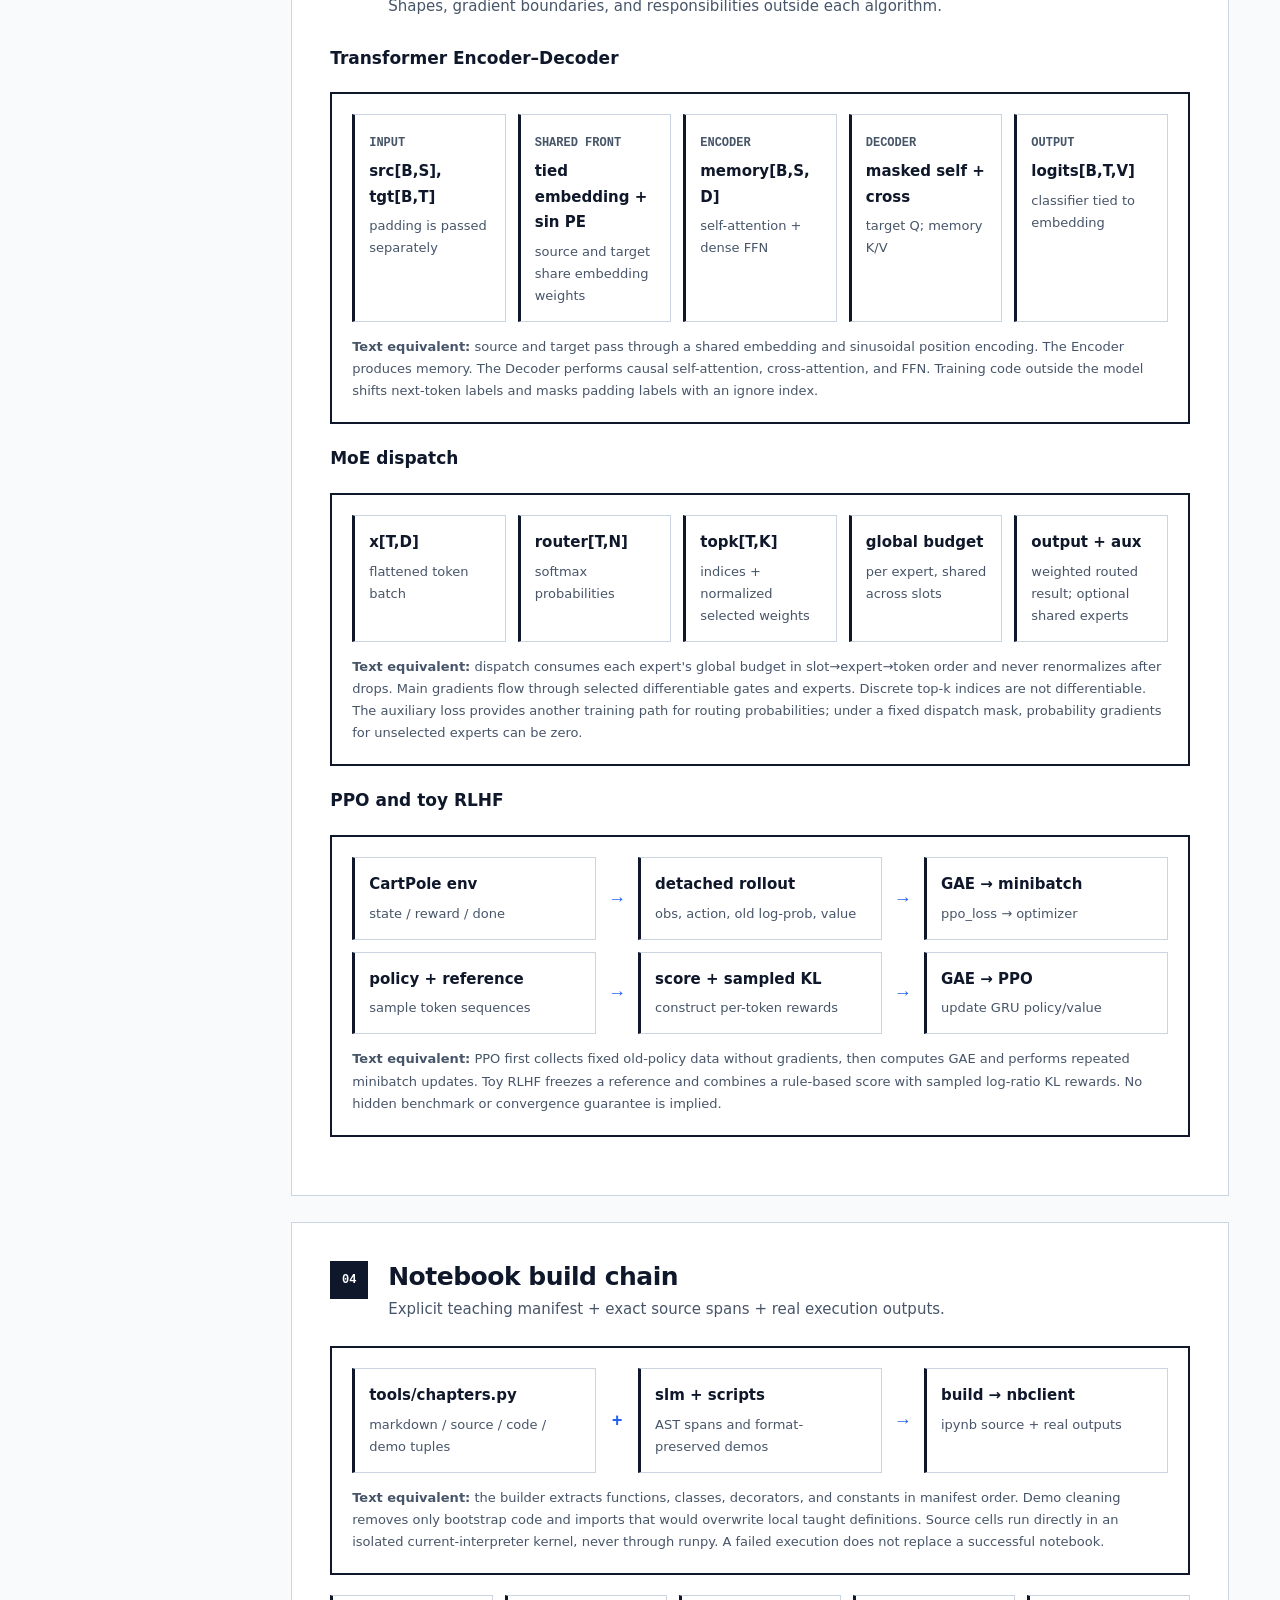
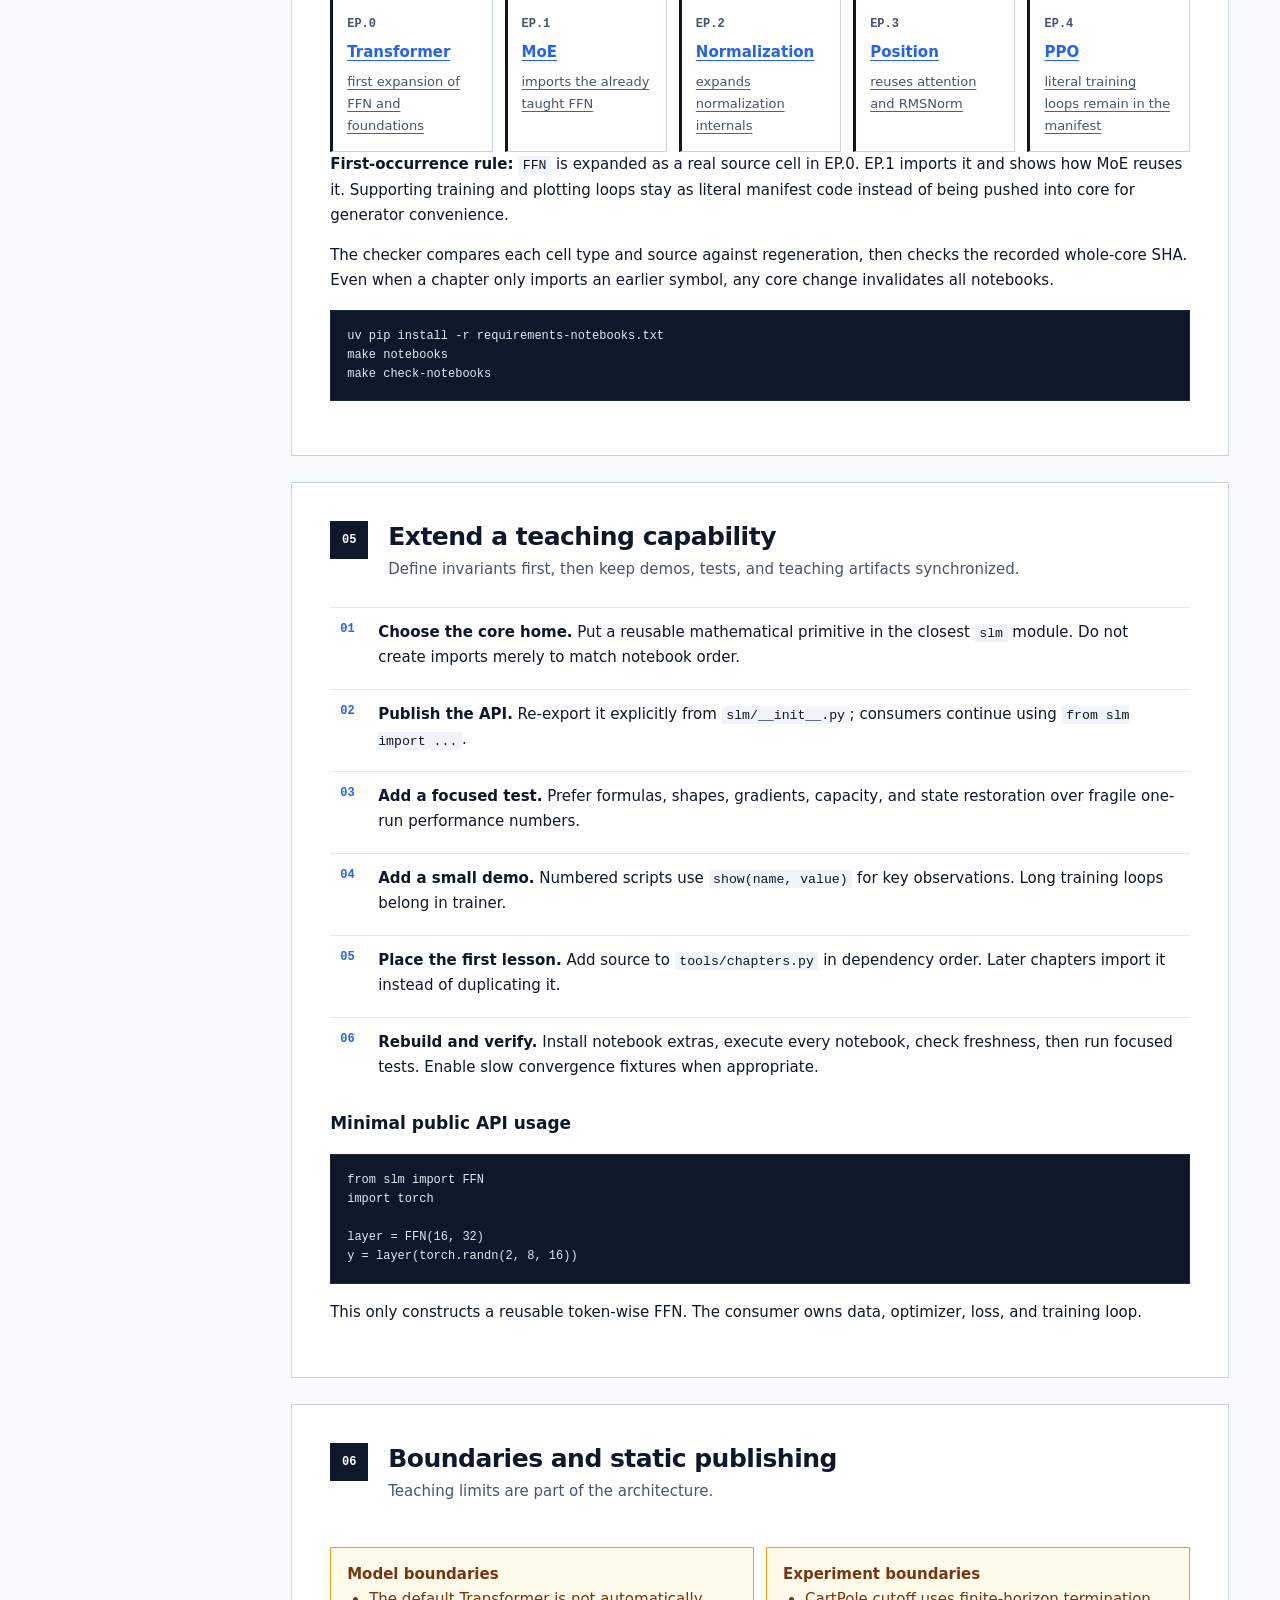
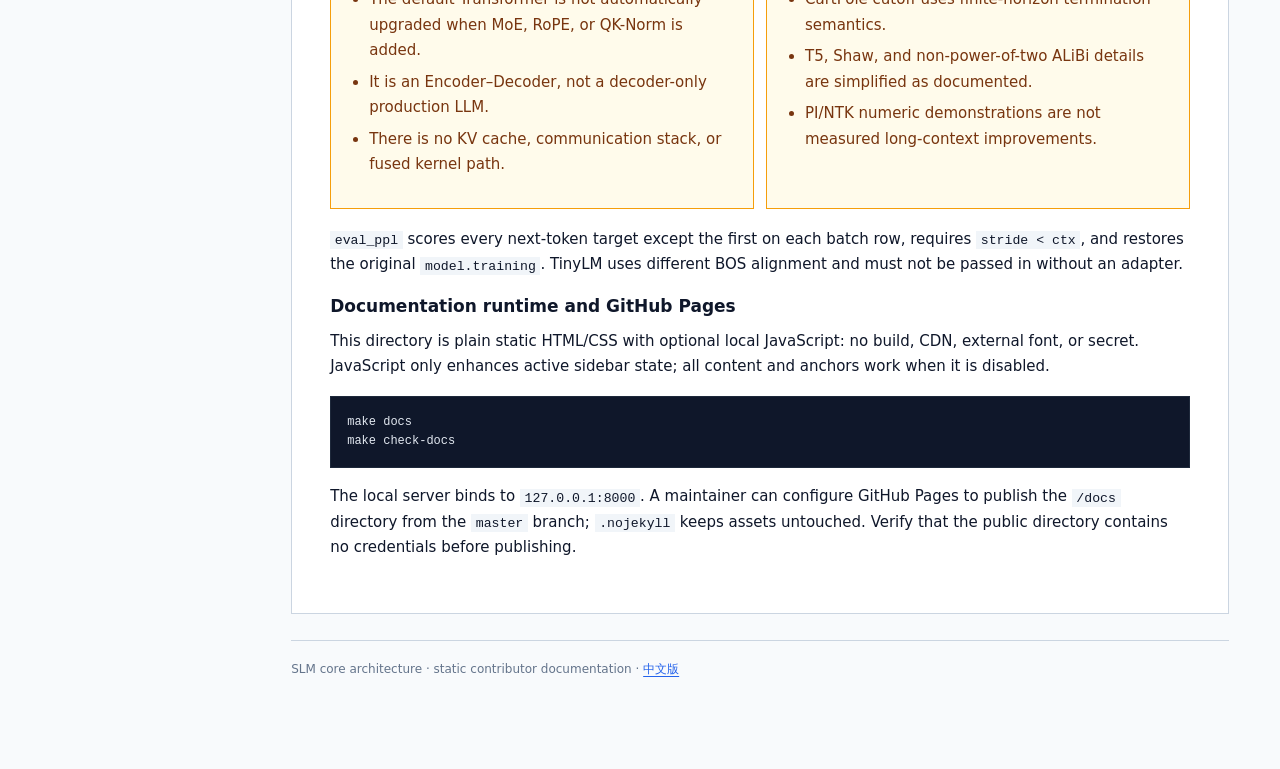
==== commit e14f9563: "refactor: drop legacy model/envs/utils facades" ====
--- a/docs/en.html
+++ b/docs/en.html
@@ -51,7 +51,7 @@
           <span class="section-number">01</span>
           <div><h2 id="overview-title">Overview: one implementation, three consumption lanes</h2><p class="section-lead">No duplicated core, no hidden experiments, reproducible teaching artifacts.</p></div>
         </div>
-        <p><code>slm/</code> is canonical. External code uses <code>from slm import ...</code>. Legacy <code>model/</code>, <code>envs/</code>, and <code>utils/</code> packages are compatibility re-exports, not second implementations. A core change reaches scripts, trainers, tests, and every notebook.</p>
+        <p><code>slm/</code> is the single core implementation. Scripts, trainers, tests, and notebooks share its public API through <code>from slm import ...</code>.</p>
         <div class="diagram" role="group" aria-label="Three architecture lanes: core, runtime consumers, and generated teaching">
           <div class="diagram-header"><span class="diagram-title">THREE-LANE SYSTEM</span><span class="diagram-caption">single source → orchestration → executable teaching</span></div>
           <div class="lane-grid">
@@ -66,7 +66,6 @@
           </div>
           <p class="diagram-text"><strong>Text equivalent:</strong> runtime consumers import the public facade directly. Notebook generation reads the core, numbered scripts, and an explicit teaching manifest; it never infers teaching order from imports. Articles plus notebooks are sufficient for learning, while this architecture page adds contributor boundaries.</p>
         </div>
-        <div class="callout blue">PPO checkpoint <code>state_dict</code> formats did not change during the pure module migration. Compatibility facades preserve import paths, but new teaching links should point to canonical source.</div>
       </section>
 
       <section class="section-panel" id="modules" aria-labelledby="modules-title">
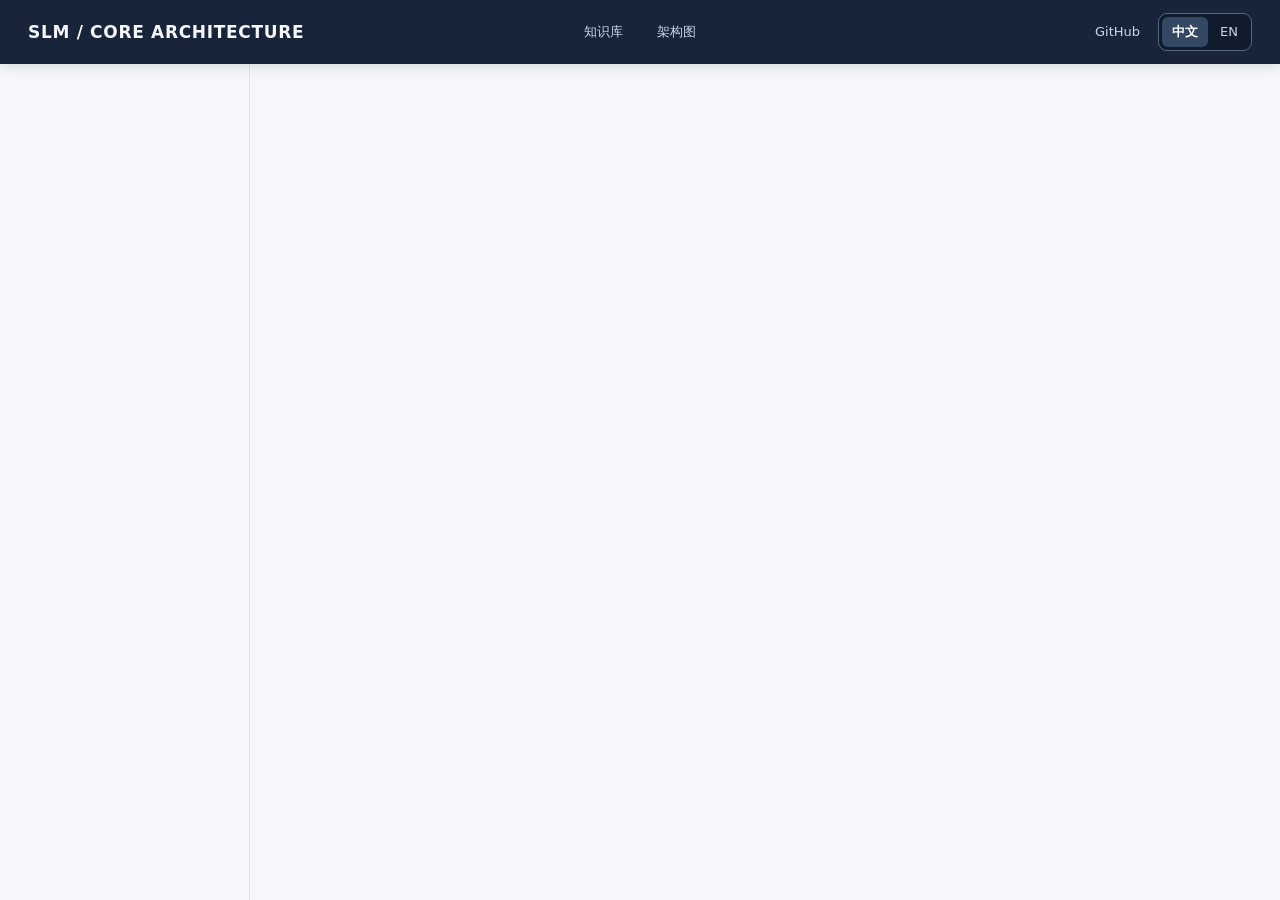
==== commit 80d83651: "docs: rebuild as manifest-driven bilingual chapters with archify diagram" ====
--- a/docs/en.html
+++ b/docs/en.html
@@ -1,190 +1,11 @@
-<!DOCTYPE html>
+<!doctype html>
 <html lang="en">
 <head>
-  <meta charset="utf-8">
-  <meta name="viewport" content="width=device-width, initial-scale=1">
-  <meta name="description" content="small-language-model core architecture and extension guide">
-  <title>SLM Core Architecture</title>
-  <link rel="stylesheet" href="./style.css">
-  <script defer src="./site.js"></script>
+<meta charset="utf-8">
+<meta http-equiv="refresh" content="0; url=./index.html#en/overview">
+<title>SLM Core Architecture</title>
 </head>
 <body>
-  <header class="topbar">
-    <a class="brand" href="#overview">SLM / CORE ARCHITECTURE</a>
-    <span class="topbar-meta">PYTORCH TEACHING CORE · STATIC BLUEPRINT</span>
-    <nav class="topbar-actions" aria-label="Global links">
-      <a href="https://github.com/Momoyeyu/small-language-model">REPOSITORY</a>
-      <a href="./en.html" aria-current="page">EN</a>
-      <a href="./index.html" lang="zh-CN">ZH</a>
-    </nav>
-  </header>
-
-  <div class="layout">
-    <aside class="sidebar">
-      <p class="sidebar-title">Architecture Guide</p>
-      <nav aria-label="Section navigation">
-        <a href="#overview">01 / Overview</a>
-        <a href="#modules">02 / Core modules</a>
-        <a href="#flows">03 / Runtime flows</a>
-        <a href="#notebooks">04 / Notebook build</a>
-        <a href="#extension">05 / Extension checklist</a>
-        <a href="#boundaries">06 / Boundaries</a>
-      </nav>
-      <p class="sidebar-note">This page targets contributors. Learners can follow the articles and notebooks directly; this guide explains the single implementation, dependency boundaries, and generation mechanics.</p>
-    </aside>
-
-    <main>
-      <section class="hero" aria-labelledby="page-title">
-        <p class="eyebrow">CONTRIBUTOR BLUEPRINT</p>
-        <h1 id="page-title">small-language-model core architecture</h1>
-        <p>Eight implementation modules form the only algorithm source. Scripts and trainers orchestrate them. Notebooks compile real source, experiments, and prose into executable lessons. This page describes actual boundaries without turning tutorial composition into fictional core dependencies.</p>
-        <div class="hero-facts" aria-label="Architecture summary">
-          <span class="fact">8 IMPLEMENTATION MODULES</span>
-          <span class="fact">2 INTERNAL IMPORT EDGES</span>
-          <span class="fact">5 GENERATED NOTEBOOKS</span>
-          <span class="fact">TORCH + STDLIB</span>
-        </div>
-      </section>
-
-      <section class="section-panel" id="overview" aria-labelledby="overview-title">
-        <div class="section-head">
-          <span class="section-number">01</span>
-          <div><h2 id="overview-title">Overview: one implementation, three consumption lanes</h2><p class="section-lead">No duplicated core, no hidden experiments, reproducible teaching artifacts.</p></div>
-        </div>
-        <p><code>slm/</code> is the single core implementation. Scripts, trainers, tests, and notebooks share its public API through <code>from slm import ...</code>.</p>
-        <div class="diagram" role="group" aria-label="Three architecture lanes: core, runtime consumers, and generated teaching">
-          <div class="diagram-header"><span class="diagram-title">THREE-LANE SYSTEM</span><span class="diagram-caption">single source → orchestration → executable teaching</span></div>
-          <div class="lane-grid">
-            <article class="arch-card"><span class="card-label">LANE A / CORE</span><strong>slm/*.py</strong><p>Algorithm primitives, shape contracts, state dictionaries, and the public facade. Dependencies are PyTorch and the standard library.</p></article>
-            <article class="arch-card"><span class="card-label">LANE B / RUNTIME</span><strong>scripts + trainer</strong><p>Scripts expose small observable experiments; trainers own long loops, optimizers, and checkpoint workflows.</p></article>
-            <article class="arch-card"><span class="card-label">LANE C / TEACHING</span><strong>generated notebooks</strong><p>The manifest combines source, demos, and explanation; nbclient records real outputs.</p></article>
-          </div>
-          <div class="flow-chain" aria-hidden="true" style="margin-top:14px">
-            <div class="flow-node"><strong>Core source</strong><p>single implementation</p></div><span class="arrow">→</span>
-            <div class="flow-node"><strong>Scripts / trainers</strong><p>runtime orchestration</p></div><span class="arrow">→</span>
-            <div class="flow-node"><strong>Readers / tests</strong><p>observation and verification</p></div>
-          </div>
-          <p class="diagram-text"><strong>Text equivalent:</strong> runtime consumers import the public facade directly. Notebook generation reads the core, numbered scripts, and an explicit teaching manifest; it never infers teaching order from imports. Articles plus notebooks are sufficient for learning, while this architecture page adds contributor boundaries.</p>
-        </div>
-      </section>
-
-      <section class="section-panel" id="modules" aria-labelledby="modules-title">
-        <div class="section-head">
-          <span class="section-number">02</span>
-          <div><h2 id="modules-title">Eight core modules and the real dependency graph</h2><p class="section-lead">Cards record responsibility, primary API, and invariants. Amber borders mark actual internal imports.</p></div>
-        </div>
-        <div class="module-grid">
-          <article class="module-card" data-module="common" data-depends=""><h3><a href="https://github.com/Momoyeyu/small-language-model/blob/master/slm/common.py">slm/common.py</a><span class="module-name">UTILITY</span></h3><dl><dt>Role</dt><dd>Seeding, consistent display, device selection, and training artifact persistence.</dd><dt>Main API</dt><dd><code>set_seed</code>, <code>show</code>, <code>get_device</code>, <code>save_run</code></dd><dt>Invariant</dt><dd>Paths are repository-relative; no model or training algorithm lives here.</dd></dl></article>
-          <article class="module-card" data-module="envs" data-depends=""><h3><a href="https://github.com/Momoyeyu/small-language-model/blob/master/slm/envs.py">slm/envs.py</a><span class="module-name">ENVIRONMENT</span></h3><dl><dt>Role</dt><dd>Hand-written CartPole and Sutton–Barto five-state random walk.</dd><dt>Main API</dt><dd><code>CartPole</code>, <code>N_STATES</code>, <code>START</code>, <code>walk_step</code></dd><dt>Invariant</dt><dd>CartPole returns state, reward, terminated, and truncated; the time limit is treated as a finite horizon.</dd></dl></article>
-          <article class="module-card" data-module="transformer" data-depends=""><h3><a href="https://github.com/Momoyeyu/small-language-model/blob/master/slm/transformer.py">slm/transformer.py</a><span class="module-name">SEQUENCE MODEL</span></h3><dl><dt>Role</dt><dd>Attention, MHA, FFN, masks, embeddings, and the complete Encoder–Decoder.</dd><dt>Main API</dt><dd><code>attention</code>, <code>MHA</code>, <code>FFN</code>, <code>Transformer</code></dd><dt>Invariant</dt><dd>Default ReLU dense FFN, sinusoidal PE, <code>nn.LayerNorm</code> Post-Norm, and tied weights. It is not decoder-only and has no KV cache or MoE/RoPE switches.</dd></dl></article>
-          <article class="module-card" data-module="moe" data-depends="transformer"><h3><a href="https://github.com/Momoyeyu/small-language-model/blob/master/slm/moe.py">slm/moe.py</a><span class="module-name">SPARSE FFN</span></h3><dl><dt>Role</dt><dd>Top-K Router, load loss, global expert capacity, and shared/routed experts.</dd><dt>Main API</dt><dd><code>Router</code>, <code>dispatch</code>, <code>MoELayer</code>, <code>DeepSeekMoELayer</code></dd><dt>Invariant</dt><dd>Reuses <code>transformer.FFN</code> with GELU. Capacity is ceil(T·K/N·factor), shared across slots with slot priority and no post-drop reweighting. Returns output and aux.</dd></dl></article>
-          <article class="module-card" data-module="norm" data-depends=""><h3><a href="https://github.com/Momoyeyu/small-language-model/blob/master/slm/norm.py">slm/norm.py</a><span class="module-name">NORMALIZATION</span></h3><dl><dt>Role</dt><dd>Custom BatchNorm, LayerNorm, RMSNorm, and residual-placement blocks.</dd><dt>Main API</dt><dd><code>BatchNorm</code>, <code>LayerNorm</code>, <code>RMSNorm</code>, <code>PreNormBlock</code>, <code>PostNormBlock</code></dd><dt>Invariant</dt><dd>Pre/Post blocks reuse RMSNorm locally. QK-Norm is composed in scripts and notebooks, not exposed as a standalone core switch.</dd></dl></article>
-          <article class="module-card" data-module="position" data-depends=""><h3><a href="https://github.com/Momoyeyu/small-language-model/blob/master/slm/position.py">slm/position.py</a><span class="module-name">POSITION</span></h3><dl><dt>Role</dt><dd>Absolute/relative position, ALiBi, RoPE, length scaling, and sliding-window PPL.</dd><dt>Main API</dt><dd><code>LearnedPE</code>, <code>ShawRelBias</code>, <code>T5RelBias</code>, <code>apply_rope</code>, <code>eval_ppl</code></dd><dt>Invariant</dt><dd>Relative examples assume equal Q/K lengths; T5 is clipped and simplified, Shaw is key-relative only; RoPE is split-half with even D. PPL runs no-grad, restores training mode, and covers every target except the first per row.</dd></dl></article>
-          <article class="module-card" data-module="rl" data-depends="envs"><h3><a href="https://github.com/Momoyeyu/small-language-model/blob/master/slm/rl.py">slm/rl.py</a><span class="module-name">RL PRIMITIVES</span></h3><dl><dt>Role</dt><dd>Policies, Actor-Critic, returns, rollout, GAE, importance sampling, and PPO loss.</dd><dt>Main API</dt><dd><code>Policy</code>, <code>ActorCritic</code>, <code>compute_gae</code>, <code>ppo_loss</code></dd><dt>Invariant</dt><dd>Only reuses the <code>envs.CartPole</code> type/environment. Long training loops stay in trainer.</dd></dl></article>
-          <article class="module-card" data-module="lm" data-depends=""><h3><a href="https://github.com/Momoyeyu/small-language-model/blob/master/slm/lm.py">slm/lm.py</a><span class="module-name">TOY LM</span></h3><dl><dt>Role</dt><dd>Toy actor/value model with a shared GRU backbone and token log-probability helper.</dd><dt>Main API</dt><dd><code>TinyLM</code>, <code>token_log_probs</code></dd><dt>Invariant</dt><dd>TinyLM is a GRU and does not use Transformer. Its BOS-shift alignment differs from a standard causal LM, so it must not be passed to <code>eval_ppl</code> without an adapter.</dd></dl></article>
-        </div>
-
-        <div class="diagram" role="group" aria-label="Core implementation dependencies and tutorial chapter sequence">
-          <div class="diagram-header"><span class="diagram-title">ACTUAL IMPORT GRAPH</span><span class="diagram-caption">only two implementation edges</span></div>
-          <div class="dependency-map"><div class="flow-node"><strong>slm.moe</strong><p>constructs GELU experts</p></div><span class="dependency-edge">→</span><div class="flow-node"><strong>slm.transformer.FFN</strong><p>reuses the MLP implementation</p></div></div>
-          <div class="dependency-map" style="margin-top:10px"><div class="flow-node"><strong>slm.rl</strong><p>rollout type and environment</p></div><span class="dependency-edge">→</span><div class="flow-node"><strong>slm.envs.CartPole</strong><p>hand-written environment</p></div></div>
-          <div class="facade-box"><strong class="mono">slm/__init__.py</strong> re-exports every public API. It is the consumer entry point, not a shortcut for modules to call each other. Core imports are acyclic.</div>
-          <div class="tutorial-flow"><strong>Teaching sequence (dashed conceptual flow, not imports):</strong> EP.0 Transformer ⇢ EP.1 MoE ⇢ EP.2 Normalization ⇢ EP.3 Position ⇢ EP.4 PPO</div>
-          <div class="legend"><span><i class="legend-key"></i>module responsibility</span><span><i class="legend-key import"></i>actual internal import</span><span><i class="legend-key tutorial"></i>teaching orchestration</span></div>
-          <p class="diagram-text"><strong>Text equivalent:</strong> apart from moe→transformer and rl→envs, cross-topic relationships are composed by scripts, notebooks, or trainers at runtime and must not be drawn as core import edges.</p>
-        </div>
-      </section>
-
-      <section class="section-panel" id="flows" aria-labelledby="flows-title">
-        <div class="section-head"><span class="section-number">03</span><div><h2 id="flows-title">Runtime data flows</h2><p class="section-lead">Shapes, gradient boundaries, and responsibilities outside each algorithm.</p></div></div>
-
-        <h3>Transformer Encoder–Decoder</h3>
-        <div class="diagram" role="group" aria-label="Transformer flow from source and target tokens to vocabulary logits">
-          <div class="flow-row">
-            <div class="flow-node"><span class="flow-label">INPUT</span><strong>src[B,S], tgt[B,T]</strong><p>padding is passed separately</p></div>
-            <div class="flow-node"><span class="flow-label">SHARED FRONT</span><strong>tied embedding + sin PE</strong><p>source and target share embedding weights</p></div>
-            <div class="flow-node"><span class="flow-label">ENCODER</span><strong>memory[B,S,D]</strong><p>self-attention + dense FFN</p></div>
-            <div class="flow-node"><span class="flow-label">DECODER</span><strong>masked self + cross</strong><p>target Q; memory K/V</p></div>
-            <div class="flow-node"><span class="flow-label">OUTPUT</span><strong>logits[B,T,V]</strong><p>classifier tied to embedding</p></div>
-          </div>
-          <p class="diagram-text"><strong>Text equivalent:</strong> source and target pass through a shared embedding and sinusoidal position encoding. The Encoder produces memory. The Decoder performs causal self-attention, cross-attention, and FFN. Training code outside the model shifts next-token labels and masks padding labels with an ignore index.</p>
-        </div>
-
-        <h3>MoE dispatch</h3>
-        <div class="diagram" role="group" aria-label="MoE routing, capacity, and expert output flow">
-          <div class="flow-row">
-            <div class="flow-node"><strong>x[T,D]</strong><p>flattened token batch</p></div>
-            <div class="flow-node"><strong>router[T,N]</strong><p>softmax probabilities</p></div>
-            <div class="flow-node"><strong>topk[T,K]</strong><p>indices + normalized selected weights</p></div>
-            <div class="flow-node"><strong>global budget</strong><p>per expert, shared across slots</p></div>
-            <div class="flow-node"><strong>output + aux</strong><p>weighted routed result; optional shared experts</p></div>
-          </div>
-          <p class="diagram-text"><strong>Text equivalent:</strong> dispatch consumes each expert's global budget in slot→expert→token order and never renormalizes after drops. Main gradients flow through selected differentiable gates and experts. Discrete top-k indices are not differentiable. The auxiliary loss provides another training path for routing probabilities; under a fixed dispatch mask, probability gradients for unselected experts can be zero.</p>
-        </div>
-
-        <h3>PPO and toy RLHF</h3>
-        <div class="diagram" role="group" aria-label="PPO and RLHF training data flow">
-          <div class="flow-chain"><div class="flow-node"><strong>CartPole env</strong><p>state / reward / done</p></div><span class="arrow">→</span><div class="flow-node"><strong>detached rollout</strong><p>obs, action, old log-prob, value</p></div><span class="arrow">→</span><div class="flow-node"><strong>GAE → minibatch</strong><p>ppo_loss → optimizer</p></div></div>
-          <div class="flow-chain" style="margin-top:12px"><div class="flow-node"><strong>policy + reference</strong><p>sample token sequences</p></div><span class="arrow">→</span><div class="flow-node"><strong>score + sampled KL</strong><p>construct per-token rewards</p></div><span class="arrow">→</span><div class="flow-node"><strong>GAE → PPO</strong><p>update GRU policy/value</p></div></div>
-          <p class="diagram-text"><strong>Text equivalent:</strong> PPO first collects fixed old-policy data without gradients, then computes GAE and performs repeated minibatch updates. Toy RLHF freezes a reference and combines a rule-based score with sampled log-ratio KL rewards. No hidden benchmark or convergence guarantee is implied.</p>
-        </div>
-      </section>
-
-      <section class="section-panel" id="notebooks" aria-labelledby="notebooks-title">
-        <div class="section-head"><span class="section-number">04</span><div><h2 id="notebooks-title">Notebook build chain</h2><p class="section-lead">Explicit teaching manifest + exact source spans + real execution outputs.</p></div></div>
-        <div class="diagram" role="group" aria-label="Generate and execute notebooks from the manifest, core, and demos">
-          <div class="flow-chain"><div class="flow-node"><strong>tools/chapters.py</strong><p>markdown / source / code / demo tuples</p></div><span class="arrow">+</span><div class="flow-node"><strong>slm + scripts</strong><p>AST spans and format-preserved demos</p></div><span class="arrow">→</span><div class="flow-node"><strong>build → nbclient</strong><p>ipynb source + real outputs</p></div></div>
-          <p class="diagram-text"><strong>Text equivalent:</strong> the builder extracts functions, classes, decorators, and constants in manifest order. Demo cleaning removes only bootstrap code and imports that would overwrite local taught definitions. Source cells run directly in an isolated current-interpreter kernel, never through runpy. A failed execution does not replace a successful notebook.</p>
-        </div>
-        <div class="notebook-grid">
-          <a class="notebook-card" href="https://github.com/Momoyeyu/small-language-model/blob/master/notebooks/00_transformer.ipynb"><span class="card-label">EP.0</span><strong>Transformer</strong><p>first expansion of FFN and foundations</p></a>
-          <a class="notebook-card" href="https://github.com/Momoyeyu/small-language-model/blob/master/notebooks/01_moe.ipynb"><span class="card-label">EP.1</span><strong>MoE</strong><p>imports the already taught FFN</p></a>
-          <a class="notebook-card" href="https://github.com/Momoyeyu/small-language-model/blob/master/notebooks/02_normalization.ipynb"><span class="card-label">EP.2</span><strong>Normalization</strong><p>expands normalization internals</p></a>
-          <a class="notebook-card" href="https://github.com/Momoyeyu/small-language-model/blob/master/notebooks/03_position.ipynb"><span class="card-label">EP.3</span><strong>Position</strong><p>reuses attention and RMSNorm</p></a>
-          <a class="notebook-card" href="https://github.com/Momoyeyu/small-language-model/blob/master/notebooks/04_ppo.ipynb"><span class="card-label">EP.4</span><strong>PPO</strong><p>literal training loops remain in the manifest</p></a>
-        </div>
-        <p><strong>First-occurrence rule:</strong> <code>FFN</code> is expanded as a real source cell in EP.0. EP.1 imports it and shows how MoE reuses it. Supporting training and plotting loops stay as literal manifest code instead of being pushed into core for generator convenience.</p>
-        <p>The checker compares each cell type and source against regeneration, then checks the recorded whole-core SHA. Even when a chapter only imports an earlier symbol, any core change invalidates all notebooks.</p>
-        <pre><code>uv pip install -r requirements-notebooks.txt
-make notebooks
-make check-notebooks</code></pre>
-      </section>
-
-      <section class="section-panel" id="extension" aria-labelledby="extension-title">
-        <div class="section-head"><span class="section-number">05</span><div><h2 id="extension-title">Extend a teaching capability</h2><p class="section-lead">Define invariants first, then keep demos, tests, and teaching artifacts synchronized.</p></div></div>
-        <ol class="checklist">
-          <li><strong>Choose the core home.</strong> Put a reusable mathematical primitive in the closest <code>slm</code> module. Do not create imports merely to match notebook order.</li>
-          <li><strong>Publish the API.</strong> Re-export it explicitly from <code>slm/__init__.py</code>; consumers continue using <code>from slm import ...</code>.</li>
-          <li><strong>Add a focused test.</strong> Prefer formulas, shapes, gradients, capacity, and state restoration over fragile one-run performance numbers.</li>
-          <li><strong>Add a small demo.</strong> Numbered scripts use <code>show(name, value)</code> for key observations. Long training loops belong in trainer.</li>
-          <li><strong>Place the first lesson.</strong> Add source to <code>tools/chapters.py</code> in dependency order. Later chapters import it instead of duplicating it.</li>
-          <li><strong>Rebuild and verify.</strong> Install notebook extras, execute every notebook, check freshness, then run focused tests. Enable slow convergence fixtures when appropriate.</li>
-        </ol>
-        <h3>Minimal public API usage</h3>
-        <pre><code>from slm import FFN
-import torch
-
-layer = FFN(16, 32)
-y = layer(torch.randn(2, 8, 16))</code></pre>
-        <p>This only constructs a reusable token-wise FFN. The consumer owns data, optimizer, loss, and training loop.</p>
-      </section>
-
-      <section class="section-panel" id="boundaries" aria-labelledby="boundaries-title">
-        <div class="section-head"><span class="section-number">06</span><div><h2 id="boundaries-title">Boundaries and static publishing</h2><p class="section-lead">Teaching limits are part of the architecture.</p></div></div>
-        <div class="boundary-grid">
-          <div class="callout"><strong>Model boundaries</strong><ul><li>The default Transformer is not automatically upgraded when MoE, RoPE, or QK-Norm is added.</li><li>It is an Encoder–Decoder, not a decoder-only production LLM.</li><li>There is no KV cache, communication stack, or fused kernel path.</li></ul></div>
-          <div class="callout"><strong>Experiment boundaries</strong><ul><li>CartPole cutoff uses finite-horizon termination semantics.</li><li>T5, Shaw, and non-power-of-two ALiBi details are simplified as documented.</li><li>PI/NTK numeric demonstrations are not measured long-context improvements.</li></ul></div>
-        </div>
-        <p><code>eval_ppl</code> scores every next-token target except the first on each batch row, requires <code>stride &lt; ctx</code>, and restores the original <code>model.training</code>. TinyLM uses different BOS alignment and must not be passed in without an adapter.</p>
-        <h3>Documentation runtime and GitHub Pages</h3>
-        <p>This directory is plain static HTML/CSS with optional local JavaScript: no build, CDN, external font, or secret. JavaScript only enhances active sidebar state; all content and anchors work when it is disabled.</p>
-        <pre><code>make docs
-make check-docs</code></pre>
-        <p>The local server binds to <code>127.0.0.1:8000</code>. A maintainer can configure GitHub Pages to publish the <code>/docs</code> directory from the <code>master</code> branch; <code>.nojekyll</code> keeps assets untouched. Verify that the public directory contains no credentials before publishing.</p>
-      </section>
-
-      <footer>SLM core architecture · static contributor documentation · <a href="./index.html">中文版</a></footer>
-    </main>
-  </div>
+<p>Redirecting to the <a href="./index.html#en/overview">English architecture guide</a>.</p>
 </body>
 </html>
